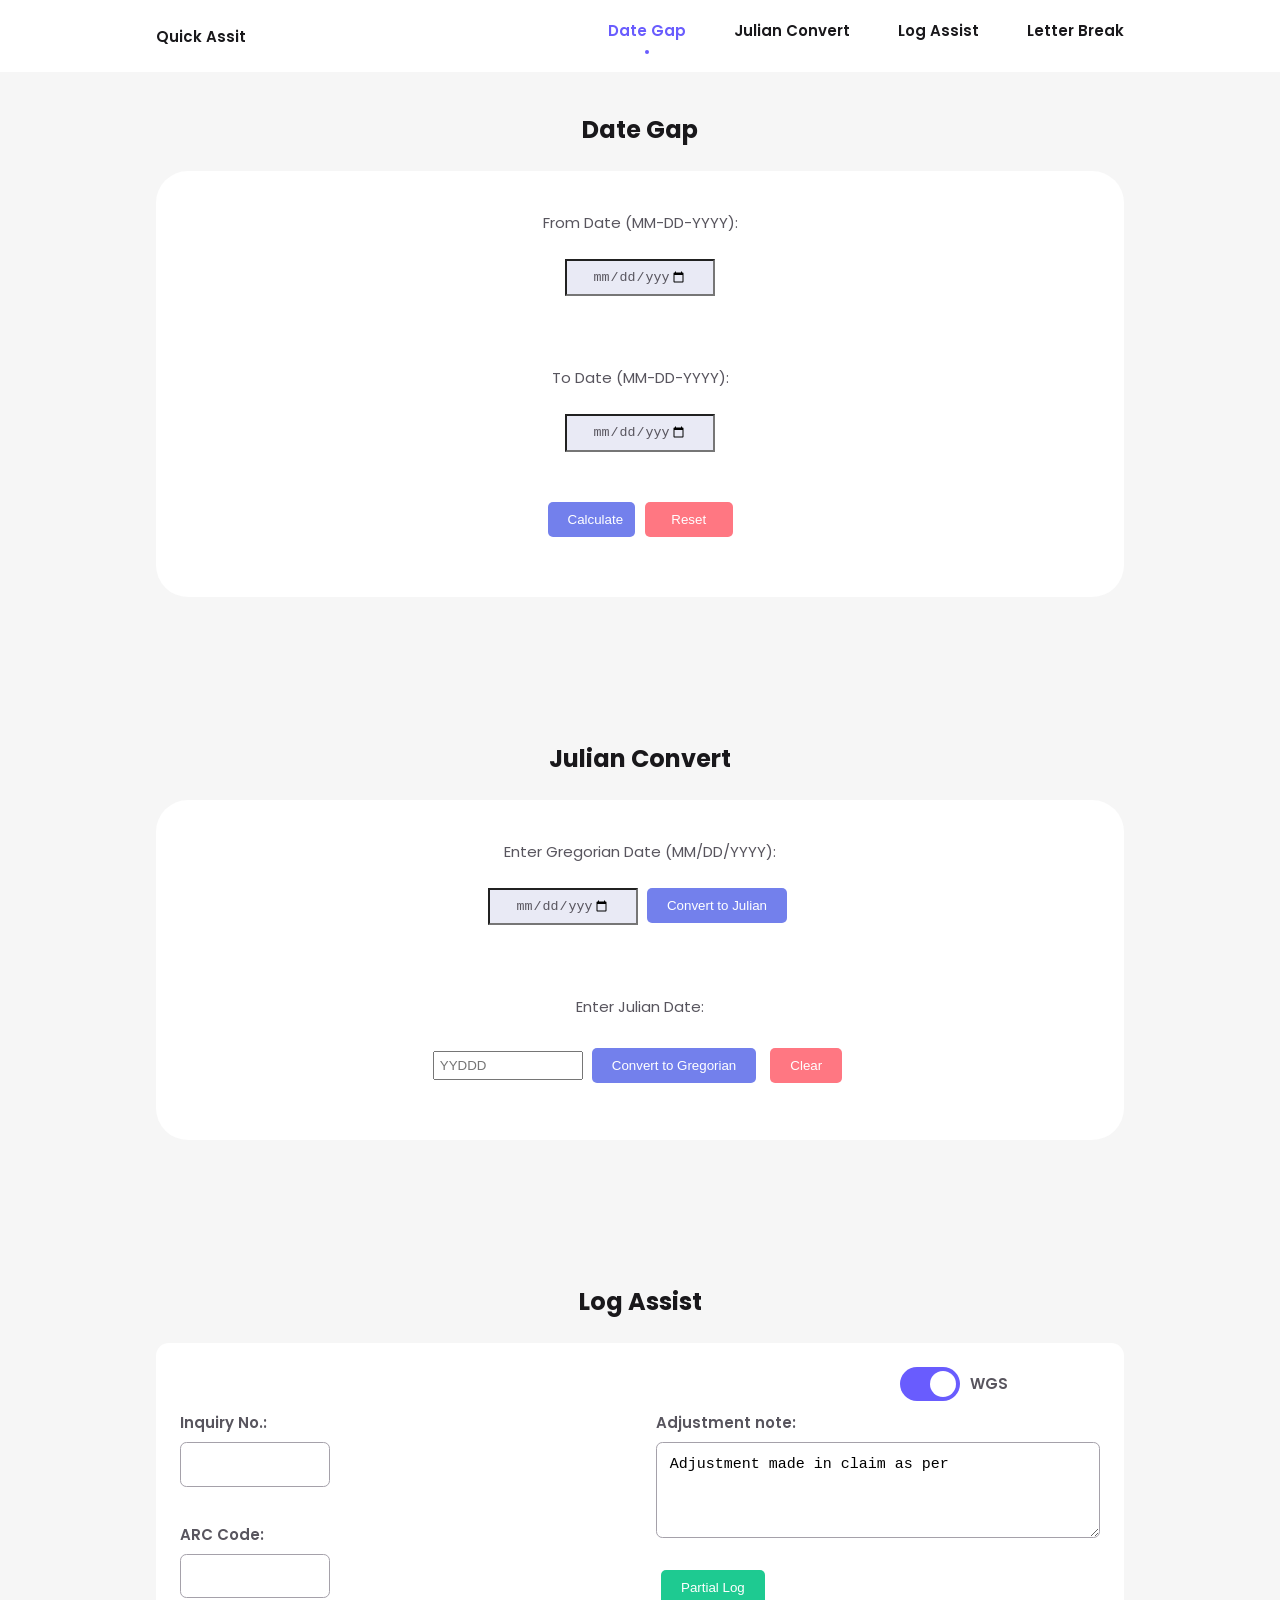
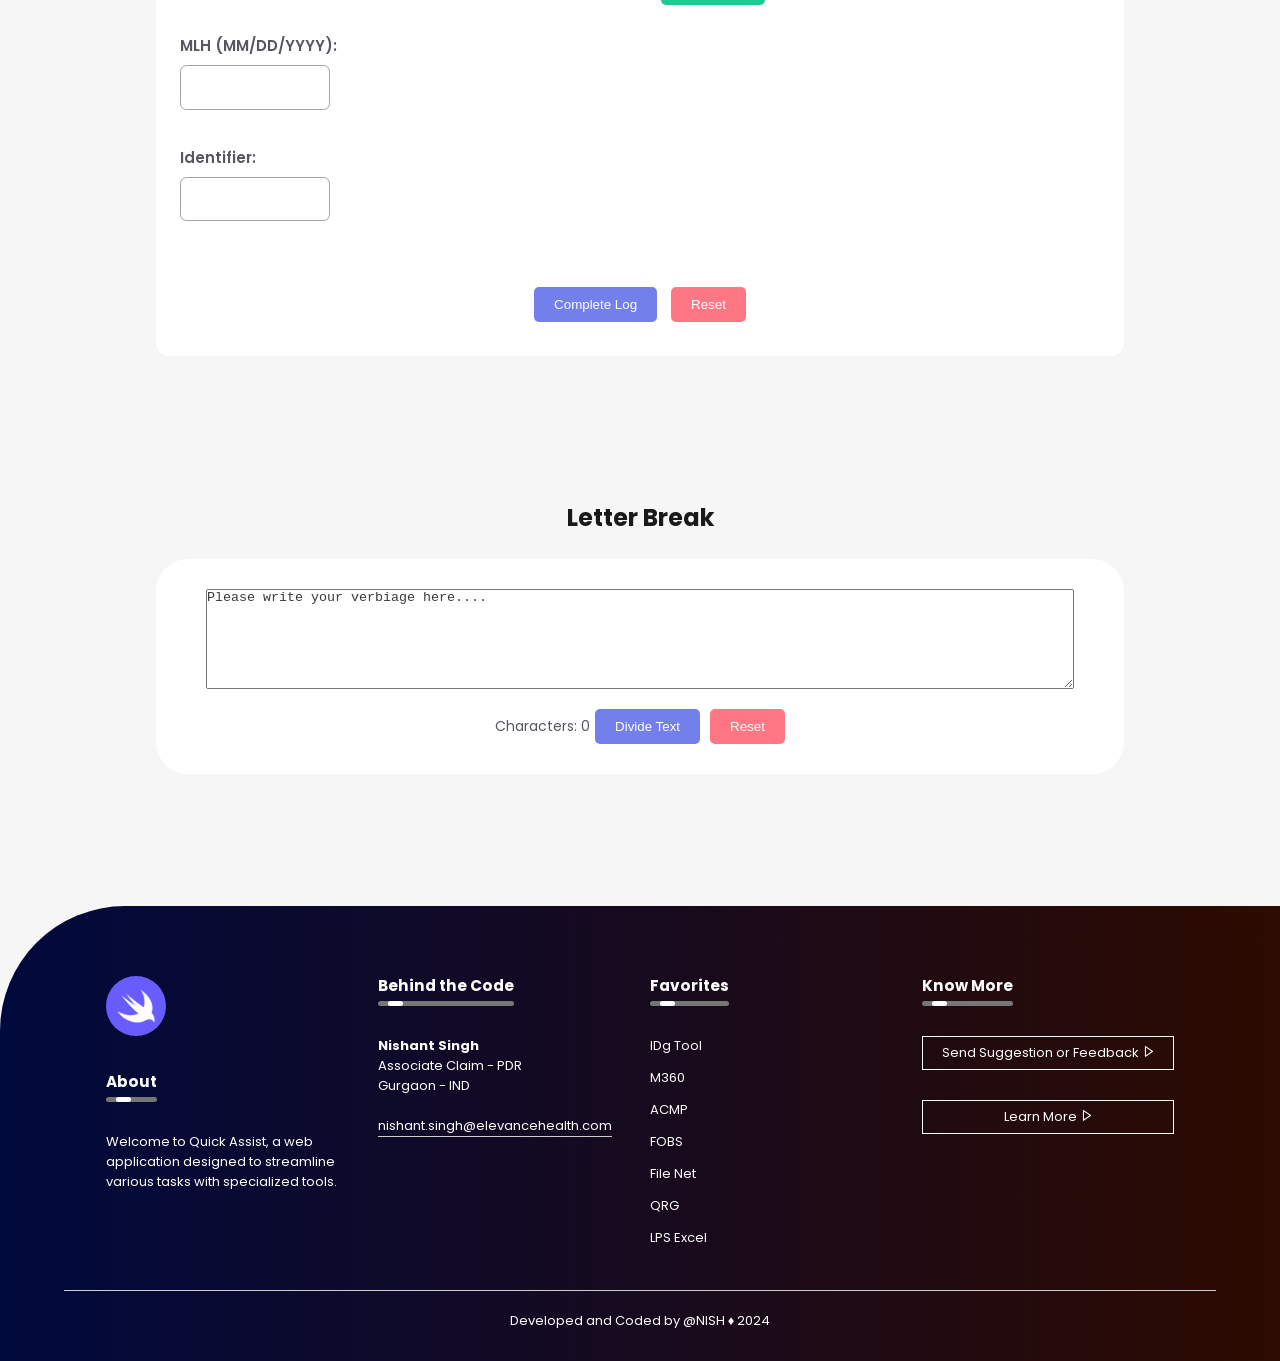
==== index.html @ 1eb0776f "Title Update" ====
<!DOCTYPE html>
<html lang="en">
  <head>
    <meta charset="UTF-8" />
    <meta name="viewport" content="width=device-width, initial-scale=1.0" />

    <!-- =============== FAVICON =============== -->
    <link
      rel="shortcut icon"
      href="./assets/img/favicon.svg"
      type="image/x-icon"/>

    <!--=============== BOXICONS ===============-->
    <link
      rel="stylesheet"
      href="https://cdn.jsdelivr.net/npm/boxicons@latest/css/boxicons.min.css"/>
      

    <!--=============== CSS ===============-->
    <link rel="stylesheet" href="./assets/css/styles.css" />

    <title>Quick Assist</title>
  </head>
  <body>
    <!--=============== HEADER ===============-->
    <header class="header" id="header">
      <nav class="nav container">
        <a href="#" class="nav__logo">Quick Assit</a>

        <div class="nav__menu" id="nav-menu">
          <ul class="nav__list">
            <li class="nav__item">
              <a href="#Date-Gap" class="nav__link active-link">
                <i class="bx bx-calculator nav__icon"></i>
                <span class="nav__name">Date Gap</span>
              </a>
            </li>

            <li class="nav__item">
              <a href="#Julian-Convert" class="nav__link">
                <i class="bx bxs-calendar nav__icon"></i>
                <span class="nav__name">Julian Convert</span>
              </a>
            </li>

            <li class="nav__item">
              <a href="#Log-Assist" class="nav__link">
                <i class="bx bx-text nav__icon"></i>
                <span class="nav__name">Log Assist</span>
              </a>
            </li>

            <li class="nav__item">
              <a href="#Letter-Break" class="nav__link">
                <i class="bx bx-edit nav__icon"></i>
                <span class="nav__name">Letter Break</span>
              </a>
            </li>

            <!-- <li class="nav__item">
              <a href="#Smart-Log" class="nav__link">
                <i class="bx bx-message-square-detail nav__icon"></i>
                <span class="nav__name">Smart Log</span>
              </a>
            </li> -->

            <!-- <li class="nav__item">
                <span class="nav__link theme-toggle">
                    <i class='bx bx-sun'></i>
                    <i class='bx bx-moon' ></i>
                </span>
            </li> -->

          </ul>
        </div>

        <img src="./assets/img/logo.png" alt="" class="nav__img" />
      </nav>
    </header>

    <main>
      <!--=============== Date Gap ===============-->
      <section class="container section section__height" id="Date-Gap">
        <h2 class="section__title">Date Gap</h2>

        <div class="container-dategap">
          <div class="form-label boxdate">
            <form action="javascript:void(0)">
              <label for="from" >From Date (MM-DD-YYYY):</label>
              <input type="date" id="from" required />
              <label for="to">To Date (MM-DD-YYYY):</label>
              <input type="date" id="to" required />
              <br />
              <div class="btn-container">
                <button type="button" onclick="calculate()" class="btn-primary">Calculate</button>
                <button type="button" onclick="resetForm()" class="btn-secondary">Reset</button>
              </div>
            </form>
            <p id="result"></p>
          </div>
        </div>
      </section>

      <!--=============== Julian Convert ===============-->
      <section class="container section section__height" id="Julian-Convert">
        <h2 class="section__title">Julian Convert</h2>

        <div class="container-julianConvert">
            <div class="form-label box">
                <label for="gregorianDate">Enter Gregorian Date (MM/DD/YYYY):<label>

            
                    <input type="date" id="gregorianDate">
                    
                    <button onclick="convertToJulian()" class="btn-primary">Convert to Julian</button>
                    
                    <label for="julianDate" class="julian-devision">Enter Julian Date:</label>
                    
                    
                    <input type="number" id="julianDate" placeholder="YYDDD">
                    <button onclick="convertToGregorian()" class="btn-primary">Convert to Gregorian</button>
                    
                    <button onclick="clearFields()" class="btn-secondary">Clear</button>
                    
                    <div id="result-julian"></div>
            </div>
        </div>
      </section>

      <!--=============== Log Assist ===============-->
      <section class="container section section__height" id="Log-Assist">
        <h2 class="section__title">Log Assist</h2>

        <div class="container-logassist">

            <div class="log-label">

            <div class="toggle-container">
                <label class="switch">
                    <input type="checkbox" id="modeToggle" checked>
                    <span class="slider round"></span>
                </label>
                <span id="modeLabel">WGS</span>
            </div>
    
            <!-- main container box-->
            <div class="log-container">
                <!-- left section -->
                <div class="left-section">
                    <div class="form-group">
                        <label for="req_id">Inquiry No.:</label>
                        <input type="text" id="req_id" name="req_id">
                    </div>
                    <div class="form-group">
                        <label for="arc">ARC Code:</label>
                        <input type="text" id="arc" name="arc">
                    </div>
                    <div class="form-group">
                        <label for="mlh">MLH (MM/DD/YYYY):</label>
                        <input type="text" id="mlh" name="mlh">
                    </div>
                    <div class="form-group">
                        <label for="identifier">Identifier:</label>
                        <input type="text" id="identifier" name="identifier">
                    </div>
                </div>
    
                <!-- Right section -->
                <div class="right-section">
                    <div class="form-group adjustment-note">
                        <label for="reason">Adjustment note:</label>
                        <textarea id="reason" name="reason" rows="4">Adjustment made in claim as per </textarea> 
                    </div>
                    <div class="form-group partial-log-button">
                        <!-- Partial Log button -->
                        <button class="btn-tertiary" id="partialLogButton">Partial Log</button>
                    </div>
                </div>
            </div>
    
            <!-- Output container -->
            <div class="output-container">
                <button class="copy-button" onclick="copyToClipboard()">Copy</button>
                <pre id="output"></pre>
            </div>

            <!-- Complete Log button -->
            <div class="button-container">
                <button id="completeLogButton" class="btn-primary">Complete Log</button>
                <button id="resetButton" class="btn-secondary">Reset</button>
            </div>
            

        </div>
        </div>
      </section>

      <!--=============== Letter Break ===============-->
      <section class="container section section__height" id="Letter-Break">
        <h2 class="section__title">Letter Break</h2>
        <div id="inputContainer">
            <div class="incontainer">
                <textarea id="inputText" placeholder="Please write your verbiage here...."></textarea>
                <div class="btncounter">
                    <span class="textCounter" id="charCount">Characters: 0</span> <!-- Added label "Characters: " -->
                    <button id="divideButton" class="btn-primary">Divide Text</button>
                    <button id="resetButton" class="btn-secondary">Reset</button>
                </div>
            </div>
        </div>
        
        <div id="outputBoxes" class="textBoxContainer"></div>
      </section>

      <!--=============== Smart Log ===============-->
      <!-- <section class="container section section__height" id="Smart-Log">
        <h2 class="section__title">Smart Log</h2>
      </section> -->
    </main>

    <!-- =============== Footer =============== -->

    <footer class="footer">
        <div class="row">
            <div class="col">
                <img src="./assets/img/logo.png" alt="logo" class="logo" />
                <h3>
                    About
                    <div class="underline"><span></span></div>
                </h3>
                <p>
                    Welcome to Quick Assist, a web application designed to streamline various tasks with specialized tools.
                </p>
            </div>
    
            <div class="col">
                <h3>
                    Behind the Code
                    <div class="underline"><span></span></div>
                </h3>
                <h4>Nishant Singh</h4>
                <p>Associate Claim - PDR</p>
                <p>Gurgaon - IND</p>
                <p class="email-id">nishant.singh@elevancehealth.com</p>
            </div>
    
            <div class="col">
                <h3>
                    Favorites
                    <div class="underline"><span></span></div>
                </h3>
                <ul>
                    <li>
                        <a href="https://eshare.elevancehealth.com/home/sites/operations/getobject.cfm?objectID=37201821-1221-4245-8242-abc9aeb3e722" target="_blank">IDg Tool
                        </a>
                    </li>
                
                    <li>
                        <a href="https://member360.corp.agp.ads/P360Prod/identityserver/local/login?signInId=b808c3bfc57b9f3250c67a2453a1b6a6" >M360
                        </a>
                    </li>
                
                    <li>
                        <a href="https://acmp.internal.das/acmp/um/dashboardHome" target="_blank">ACMP
                        </a>
                    </li>
                
                    <li>
                        <a href="https://ms.tenxeng.10x.awsdns.internal.das/pdt/fobcsadmin/1.0/guest/plan" target="_blank">FOBS
                        </a>
                    </li>
                
                    <li>
                        <a href="https://fnetp8aeprod.elevancehealth.com/CONTENTONLY/contentHome.jsp" target="_blank">File Net
                        </a>
                    </li>
                
                    <li>
                        <a href="https://eshare.elevancehealth.com/home/" target="_blank">QRG
                        </a>
                    </li>
                
                    <li>
                        <a href="https://collaborate.wellpoint.com/:x:/r/sites/PSTrainingComms/_layouts/15/Doc.aspx?sourcedoc=%7BE476BA4C-5617-43E7-AFDC-C91FE5F7490E%7D&file=20240514_Provider%20Penalty%20Exclusion%20List%20-%20LOCKED.xlsx&action=default&mobileredirect=true" target="_blank" >LPS Excel
                        </a>
                    </li>
                
                </ul>
            </div>
            
            <div class="col know-more">
                <h3>
                    Know More
                    <div class="underline"><span></span></div>
                </h3>
                <div class="suggestion">
                    <a
                        href="mailto:nishant.singh@elevancehealth.com?subject=Suggestion/Modification%20-%20Quick%20Assist&body=Purpose:%20Suggestion/Modification%0D%0A%0D%0AExplain:%0D%0A%0D%0A%0D%0A"
                        class="contact-button"
                    >Send Suggestion or Feedback <i class="bx bx-right-arrow"></i></a>
                </div>
                <a href="./pages/knowmore.html" class="learn-more">Learn More <i class="bx bx-right-arrow"></i></a>
            </div>
        </div>
        <hr />
        <p class="copyright">Developed and Coded by @NISH &#9830; 2024</p>
    </footer>
    

    <!--=============== MAIN JS ===============-->
    <script src="./assets/js/main.js"></script>

    <!-- =============== Sub JS =============== -->
    <script src="./assets/js/components/dategap.js"></script>
    <script src="./assets/js/components/julianconvert.js"></script>
    <script src="./assets/js/components/letterbreak.js"></script>
    <script src="./assets/js/components/logassist.js"></script>

  </body>
</html>
---- assets/css/styles.css ----
@import url(./utility.css);
/*=============== BASE ===============*/


body {
  margin: var(--header-height) 0 0 0;
  font-family: var(--body-font);
  font-size: var(--normal-font-size);
  background-color: var(--body-color);
  color: var(--text-color);
}

ul {
  list-style: none;
}

a {
  text-decoration: none;
}

img {
  max-width: 100%;
  height: auto;
}

/*=============== REUSABLE CSS CLASSES ===============*/
.section {
  padding: 4.5rem 0 2rem;
}

.section__title {
  font-size: var(--h1-font-size);
  color: var(--title-color);
  text-align: center;
  margin-bottom: 1.5rem;
}

/*=============== LAYOUT ===============*/
.container {
  max-width: 968px;
  margin-left: 1rem;
  margin-right: 1rem;
}

/*=============== HEADER ===============*/
.header {
  position: fixed;
  top: 0;
  left: 0;
  width: 100%;
  background-color: var(--container-color);
  z-index: var(--z-fixed);
  transition: .4s;
}

/*=============== NAV ===============*/
.nav {
  height: var(--header-height);
  display: flex;
  justify-content: space-between;
  align-items: center;
}

.nav__img {
  width: 32px;
  border-radius: 50%;
}

.nav__logo {
  color: var(--title-color);
  font-weight: 600;
}

@media screen and (max-width: 767px) {
  .nav__menu {
    position: fixed;
    bottom: 0;
    left: 0;
    background-color: var(--container-color);
    box-shadow: 0 -1px 12px hsla(var(--hue), var(--sat), 15%, 0.15);
    width: 100%;
    height: 4rem;
    padding: 0 1rem;
    display: grid;
    align-content: center;
    border-radius: 1.25rem 1.25rem 0 0;
    transition: .4s;
  }
}

.nav__list, 
.nav__link {
  display: flex;
}

.nav__link {
  flex-direction: column;
  align-items: center;
  row-gap: 4px;
  color: var(--title-color);
  font-weight: 600;
}

.nav__list {
  justify-content: space-around;
}

.nav__name {
  font-size: var(--tiny-font-size);
  /* display: none;*/ /* Minimalist design, hidden labels */
}

.nav__icon {
  font-size: 1.5rem;
}

/*Active link*/
.active-link {
  position: relative;
  color: var(--first-color);
  transition: .3s;
}

/* Minimalist design, active link */
 .active-link::before{
  content: '';
  position: absolute;
  bottom: -.5rem;
  width: 4px;
  height: 4px;
  background-color: var(--first-color);
  border-radius: 50%;
} 

/* Change background header */
.scroll-header {
  box-shadow: 0 1px 12px hsla(var(--hue), var(--sat), 15%, 0.15);
}

/*=============== MEDIA QUERIES ===============*/
/* For small devices */
/* Remove if you choose, the minimalist design */
@media screen and (max-width: 320px) {
  .nav__name {
    display: none;
  }
}

/* For medium devices */
@media screen and (min-width: 576px) {
  .nav__list {
    justify-content: center;
    column-gap: 3rem;
  }
}

@media screen and (min-width: 767px) {
  body {
    margin: 0;
  }
  .section {
    padding: 7rem 0 2rem;
  }
  .nav {
    height: calc(var(--header-height) + 1.5rem); /* 4.5rem */
  }
  .nav__img {
    display: none;
  }
  .nav__icon {
    display: none;
  }
  .nav__name {
    font-size: var(--normal-font-size);
    /* display: block; */ /* Minimalist design, visible labels */
  }
  .nav__link:hover {
    color: var(--first-color);
  }

  /* First design, remove if you choose the minimalist design */
  .active-link::before {
    content: '';
    position: absolute;
    bottom: -.75rem;
    width: 4px;
    height: 4px;
    background-color: var(--first-color);
    border-radius: 50%;
  }

  /* Minimalist design */
  .active-link::before{
      bottom: -.75rem;
  } 
}

/* For large devices */
@media screen and (min-width: 1024px) {
  .container {
    margin-left: auto;
    margin-right: auto;
  }
}
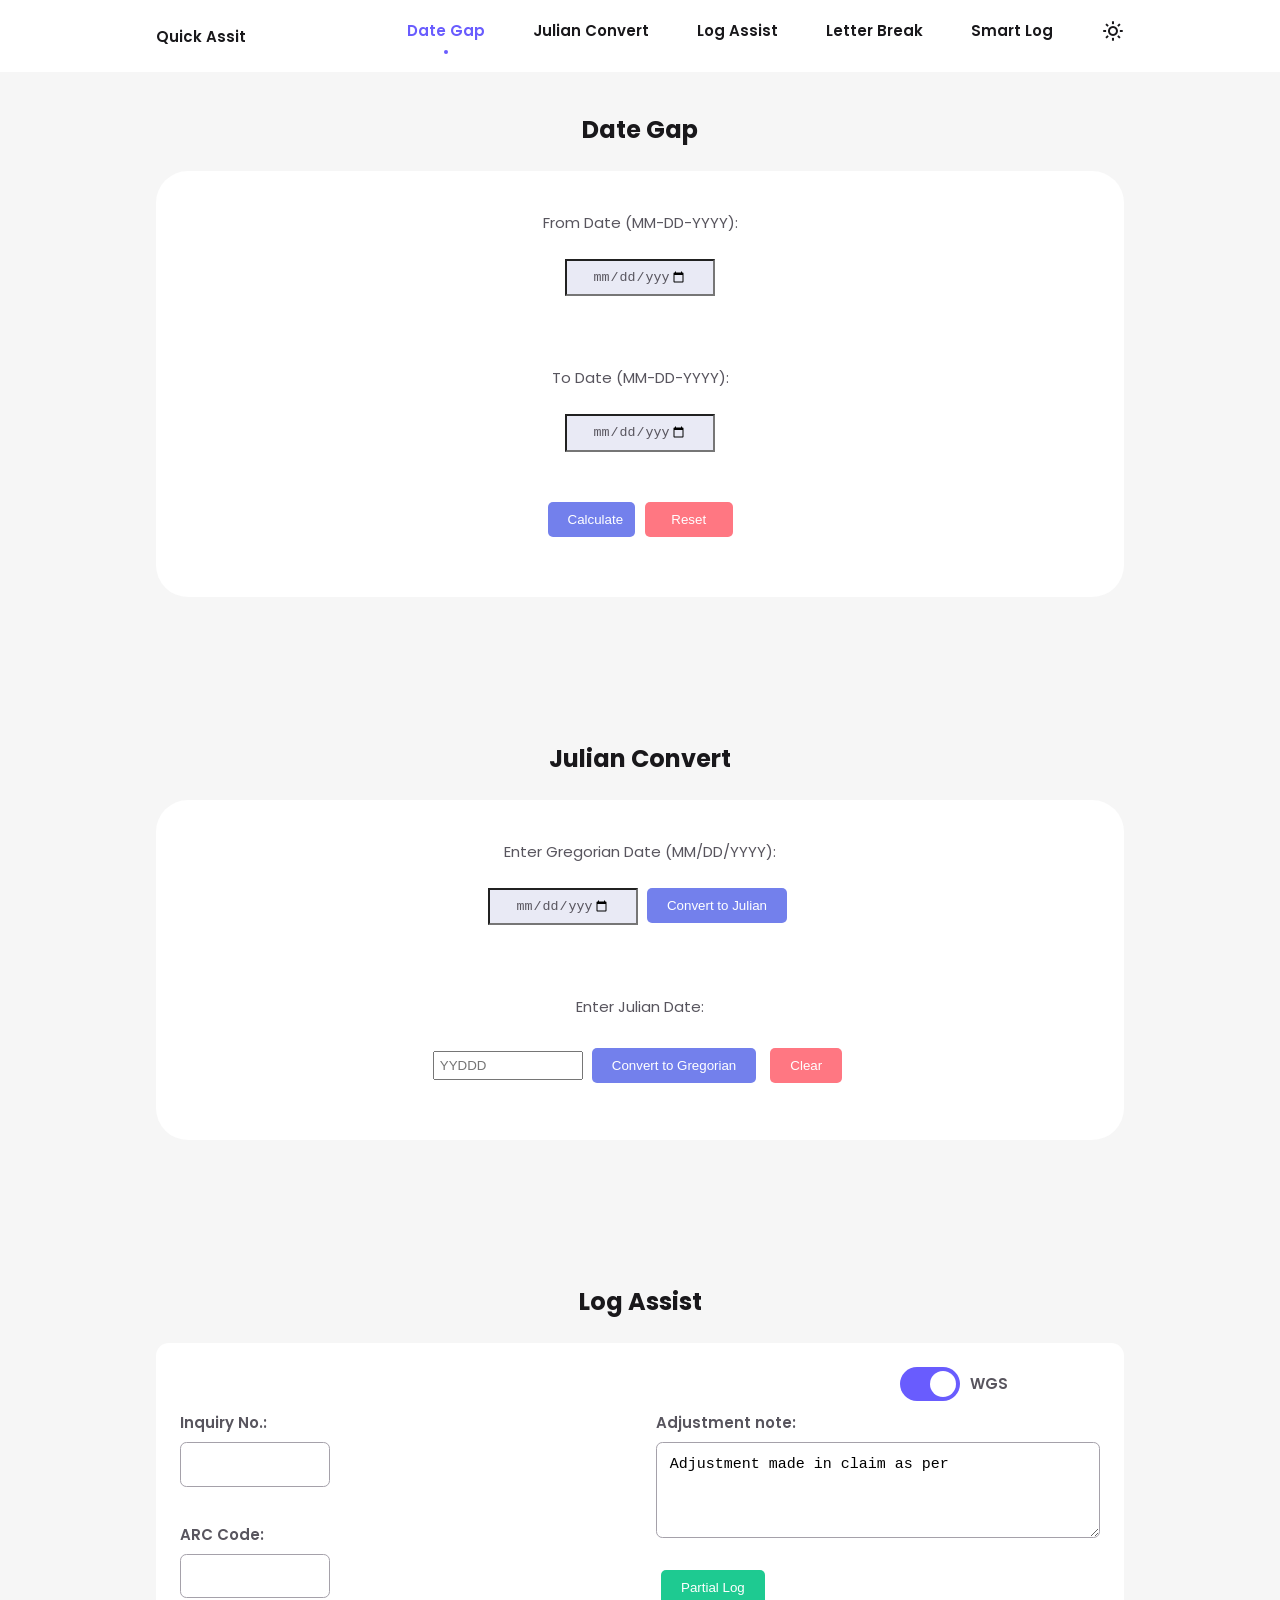
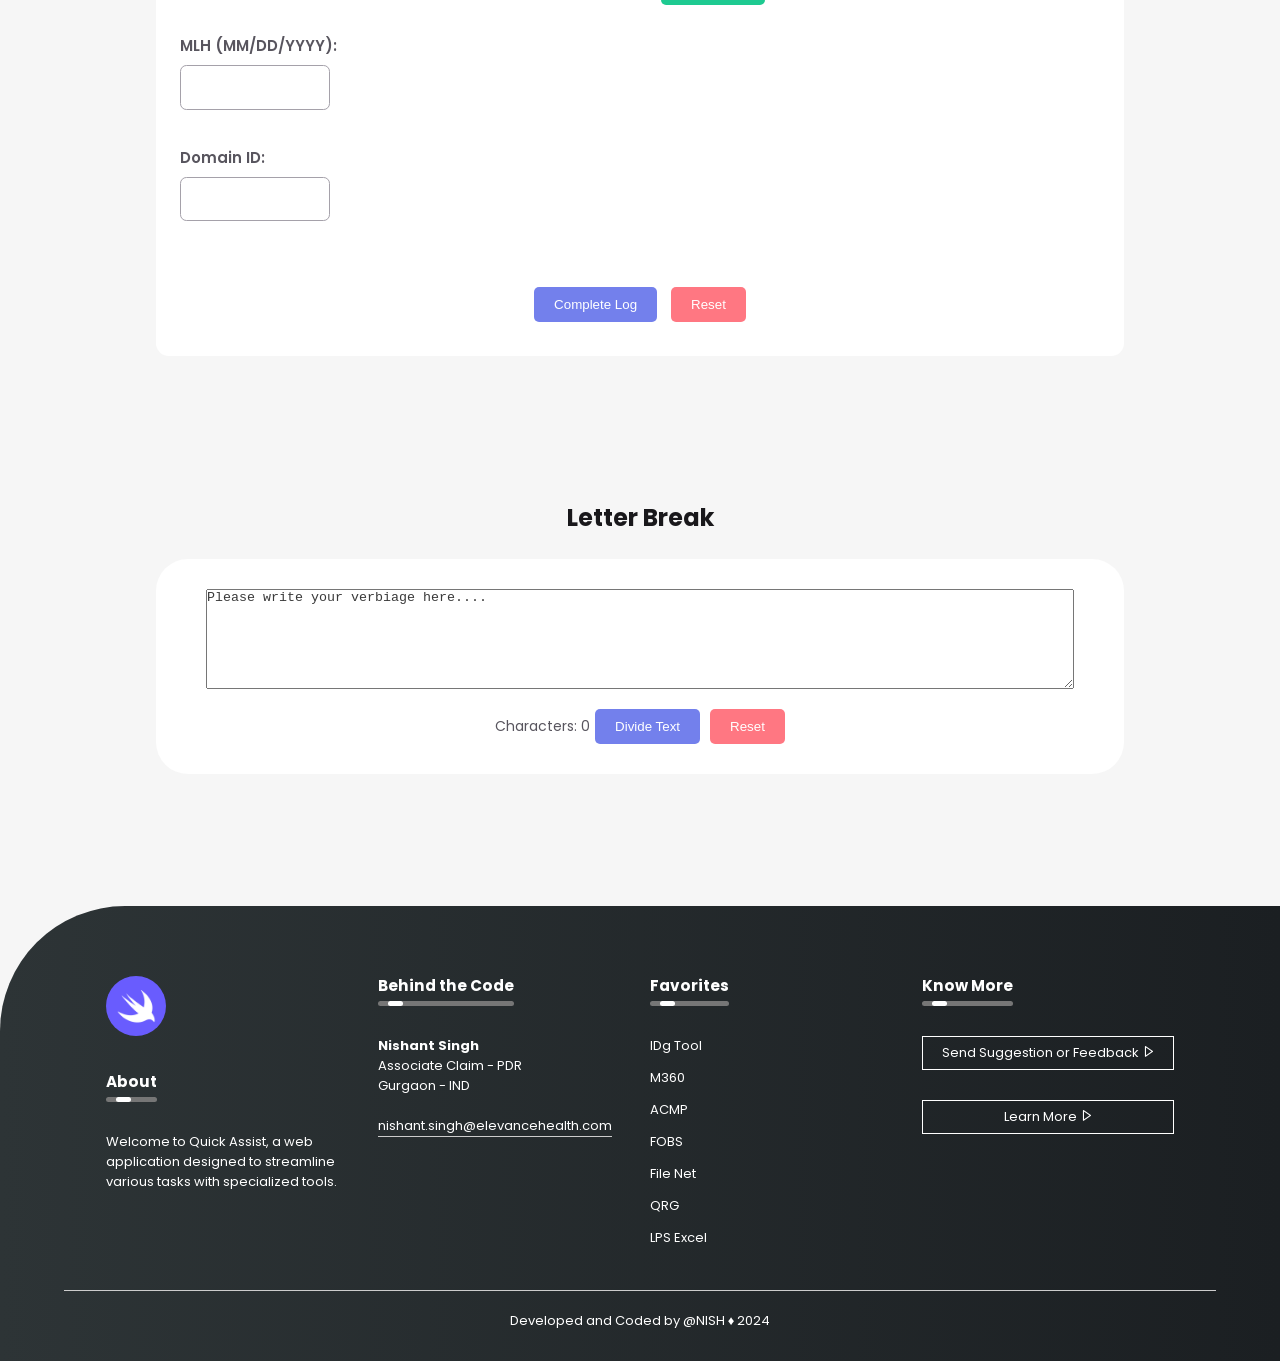
==== commit 6675ce5d: "Dark Theme switch implemented, and few minor twicks performed." ====
--- a/index.html
+++ b/index.html
@@ -57,19 +57,19 @@
               </a>
             </li>
 
-            <!-- <li class="nav__item">
+            <li class="nav__item">
               <a href="#Smart-Log" class="nav__link">
                 <i class="bx bx-message-square-detail nav__icon"></i>
                 <span class="nav__name">Smart Log</span>
               </a>
-            </li> -->
-
-            <!-- <li class="nav__item">
+            </li>
+
+            <li class="nav__item">
                 <span class="nav__link theme-toggle">
                     <i class='bx bx-sun'></i>
                     <i class='bx bx-moon' ></i>
                 </span>
-            </li> -->
+            </li>
 
           </ul>
         </div>
@@ -82,24 +82,25 @@
       <!--=============== Date Gap ===============-->
       <section class="container section section__height" id="Date-Gap">
         <h2 class="section__title">Date Gap</h2>
-
+      
         <div class="container-dategap">
           <div class="form-label boxdate">
             <form action="javascript:void(0)">
-              <label for="from" >From Date (MM-DD-YYYY):</label>
+              <label for="from">From Date (MM-DD-YYYY):</label>
               <input type="date" id="from" required />
               <label for="to">To Date (MM-DD-YYYY):</label>
               <input type="date" id="to" required />
               <br />
               <div class="btn-container">
                 <button type="button" onclick="calculate()" class="btn-primary">Calculate</button>
-                <button type="button" onclick="resetForm()" class="btn-secondary">Reset</button>
+                <button type="button" onclick="resetCalc()" class="btn-secondary">Reset</button>
               </div>
             </form>
             <p id="result"></p>
           </div>
         </div>
       </section>
+      
 
       <!--=============== Julian Convert ===============-->
       <section class="container section section__height" id="Julian-Convert">
@@ -160,7 +161,7 @@
                         <input type="text" id="mlh" name="mlh">
                     </div>
                     <div class="form-group">
-                        <label for="identifier">Identifier:</label>
+                        <label for="identifier">Domain ID:</label>
                         <input type="text" id="identifier" name="identifier">
                     </div>
                 </div>
@@ -204,7 +205,7 @@
                 <div class="btncounter">
                     <span class="textCounter" id="charCount">Characters: 0</span> <!-- Added label "Characters: " -->
                     <button id="divideButton" class="btn-primary">Divide Text</button>
-                    <button id="resetButton" class="btn-secondary">Reset</button>
+                    <button id="resetBtn" class="btn-secondary">Reset</button>
                 </div>
             </div>
         </div>
--- a/assets/css/styles.css
+++ b/assets/css/styles.css
@@ -69,6 +69,11 @@
 .nav__logo {
   color: var(--title-color);
   font-weight: 600;
+}
+
+.theme-toggle {
+  /* background-color: red; */
+  font-size: 23px;
 }
 
 @media screen and (max-width: 767px) {
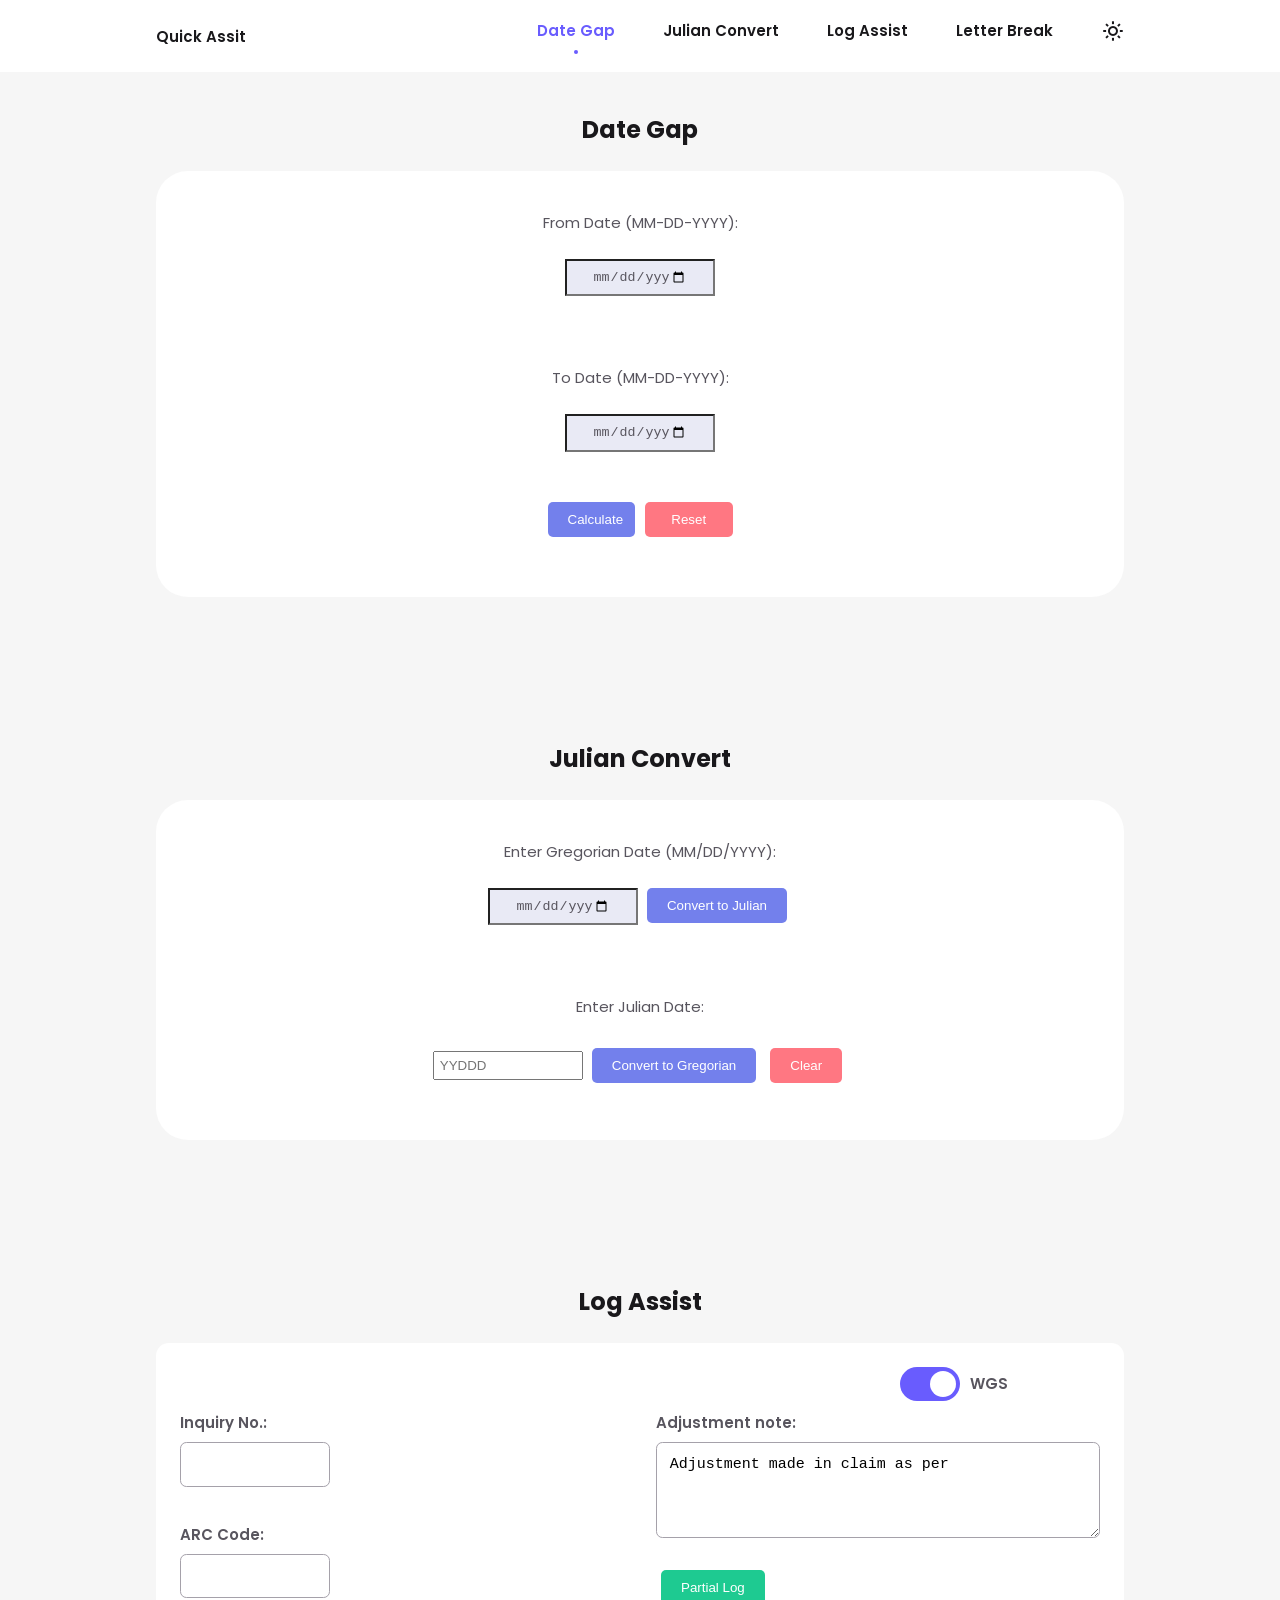
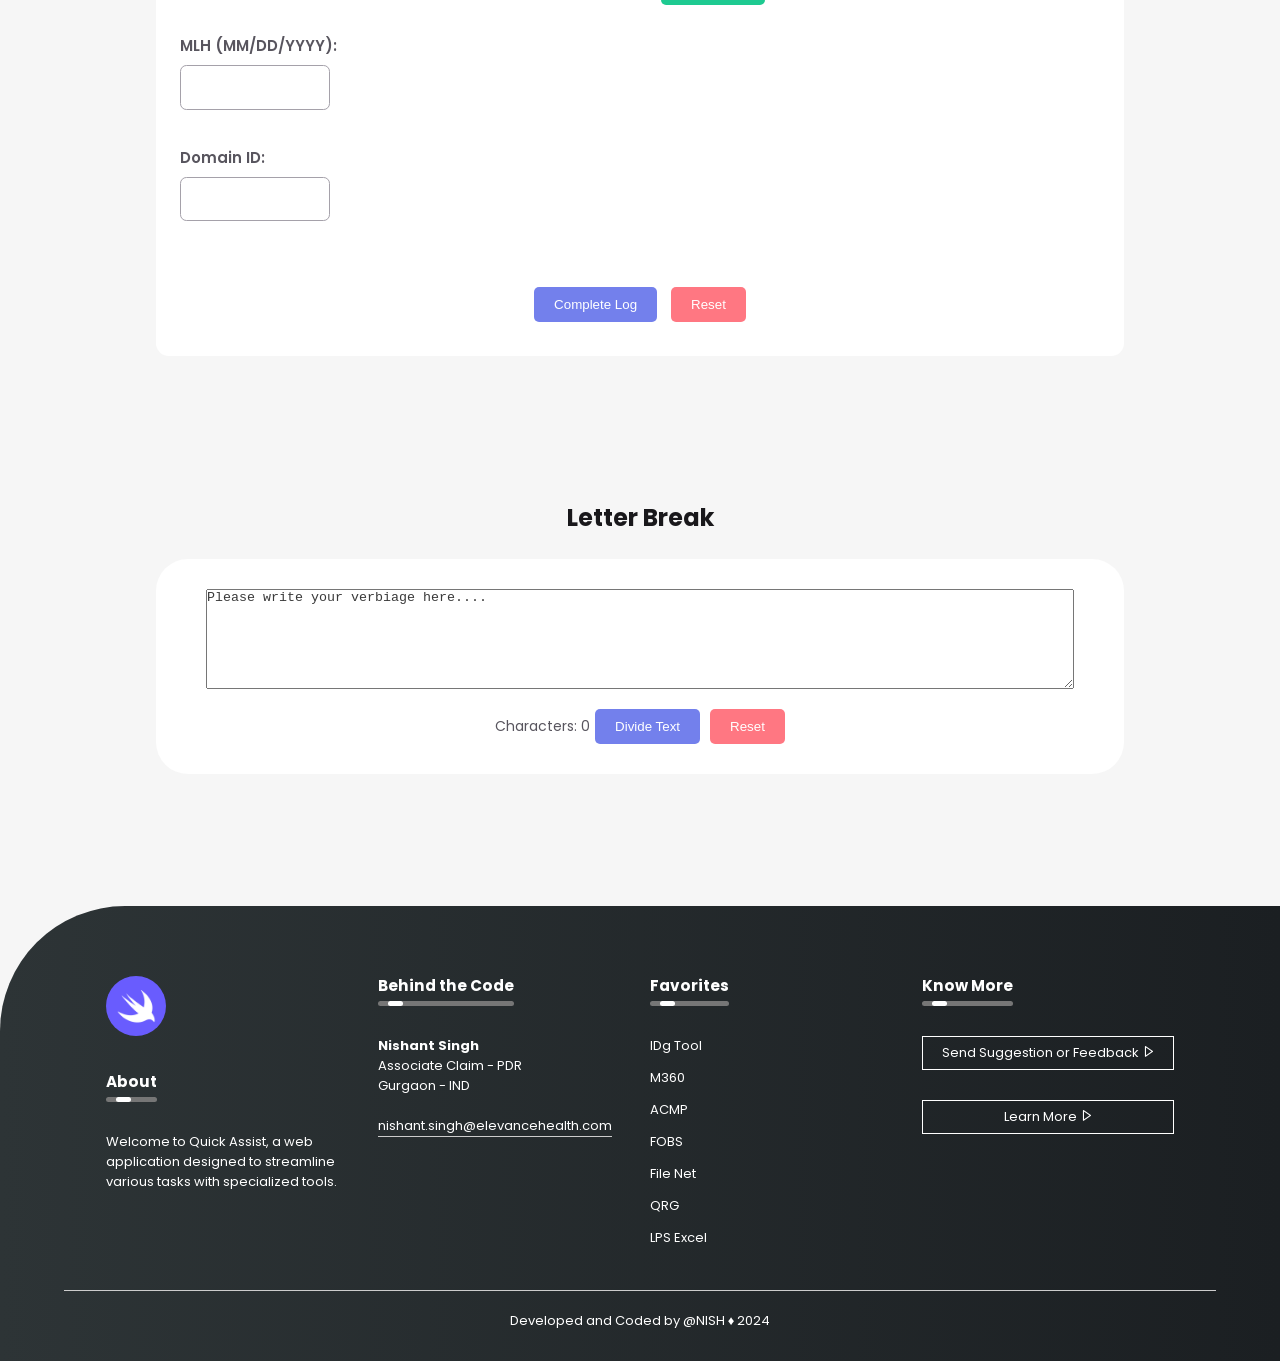
==== commit 60172ab4: "Update index.html Smart Log Menu Disable" ====
--- a/index.html
+++ b/index.html
@@ -57,13 +57,14 @@
               </a>
             </li>
 
+            <!-- 
             <li class="nav__item">
               <a href="#Smart-Log" class="nav__link">
                 <i class="bx bx-message-square-detail nav__icon"></i>
                 <span class="nav__name">Smart Log</span>
               </a>
             </li>
-
+            -->
             <li class="nav__item">
                 <span class="nav__link theme-toggle">
                     <i class='bx bx-sun'></i>
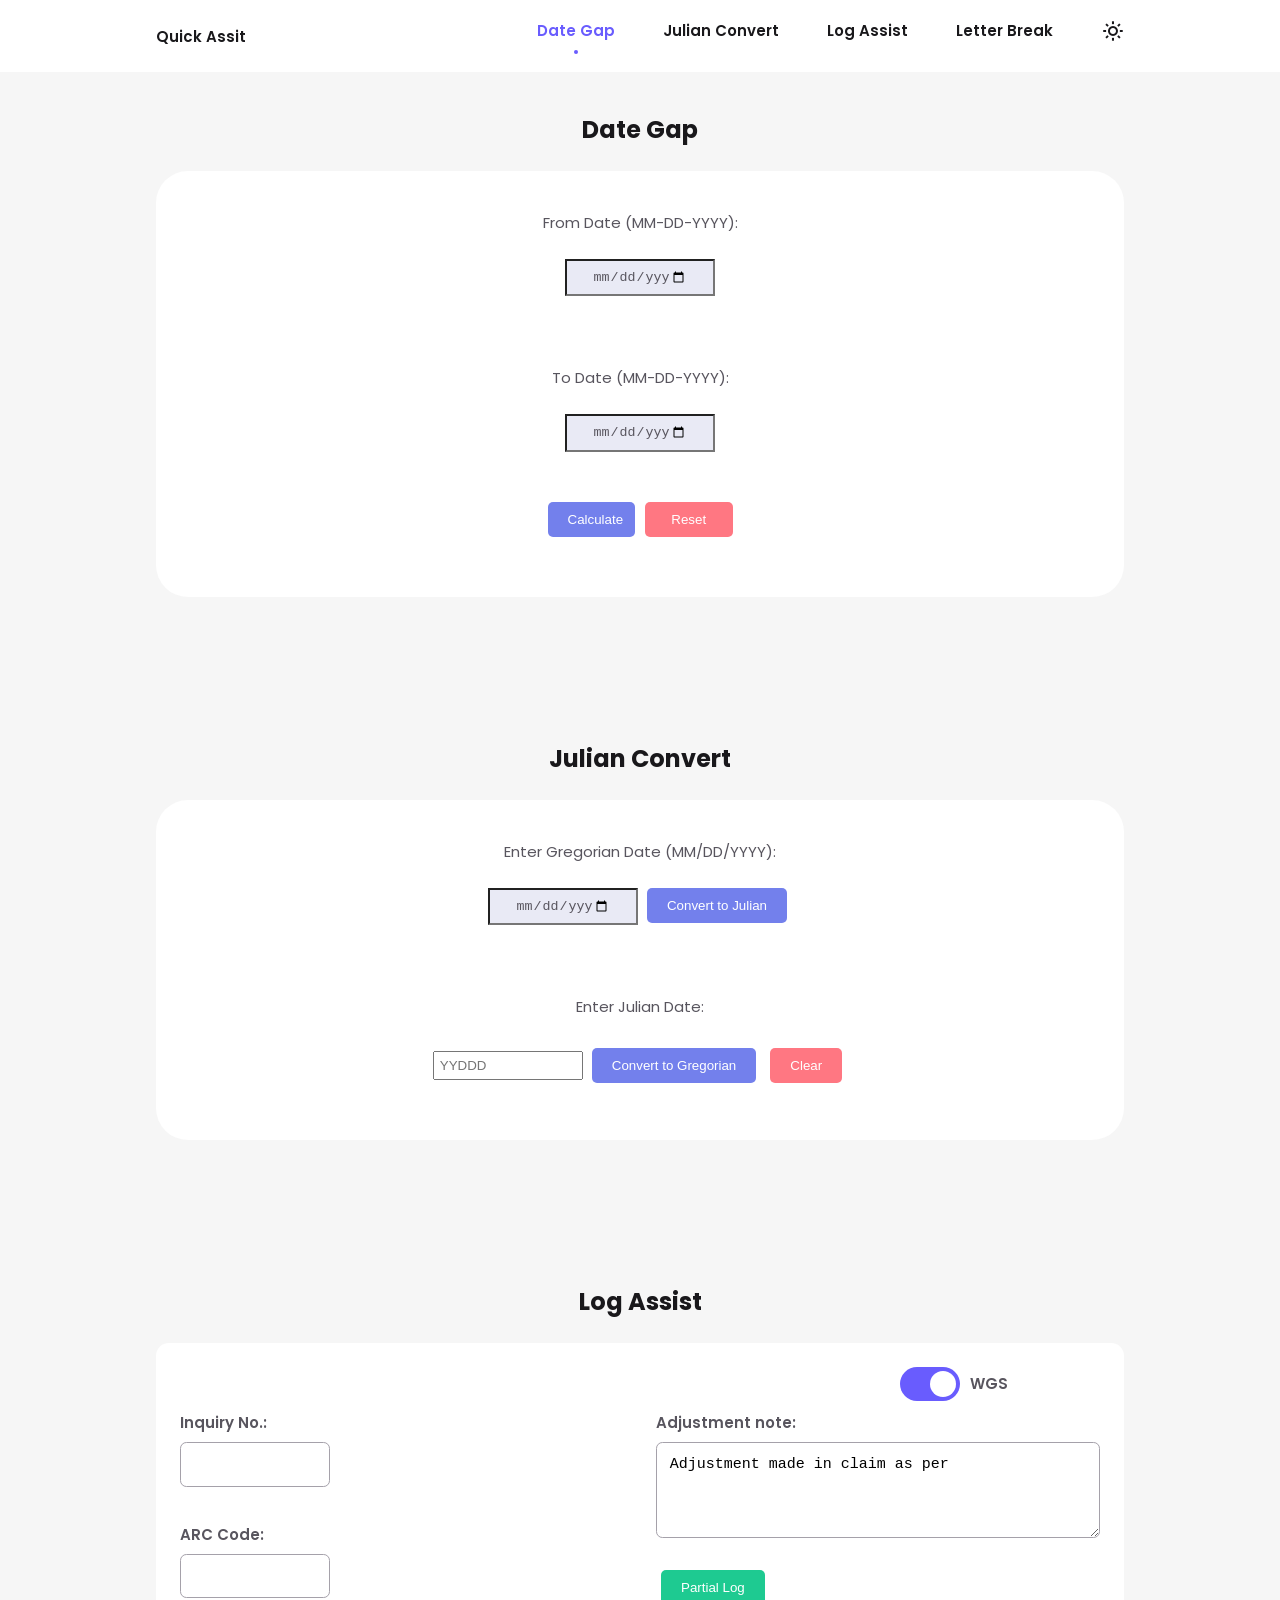
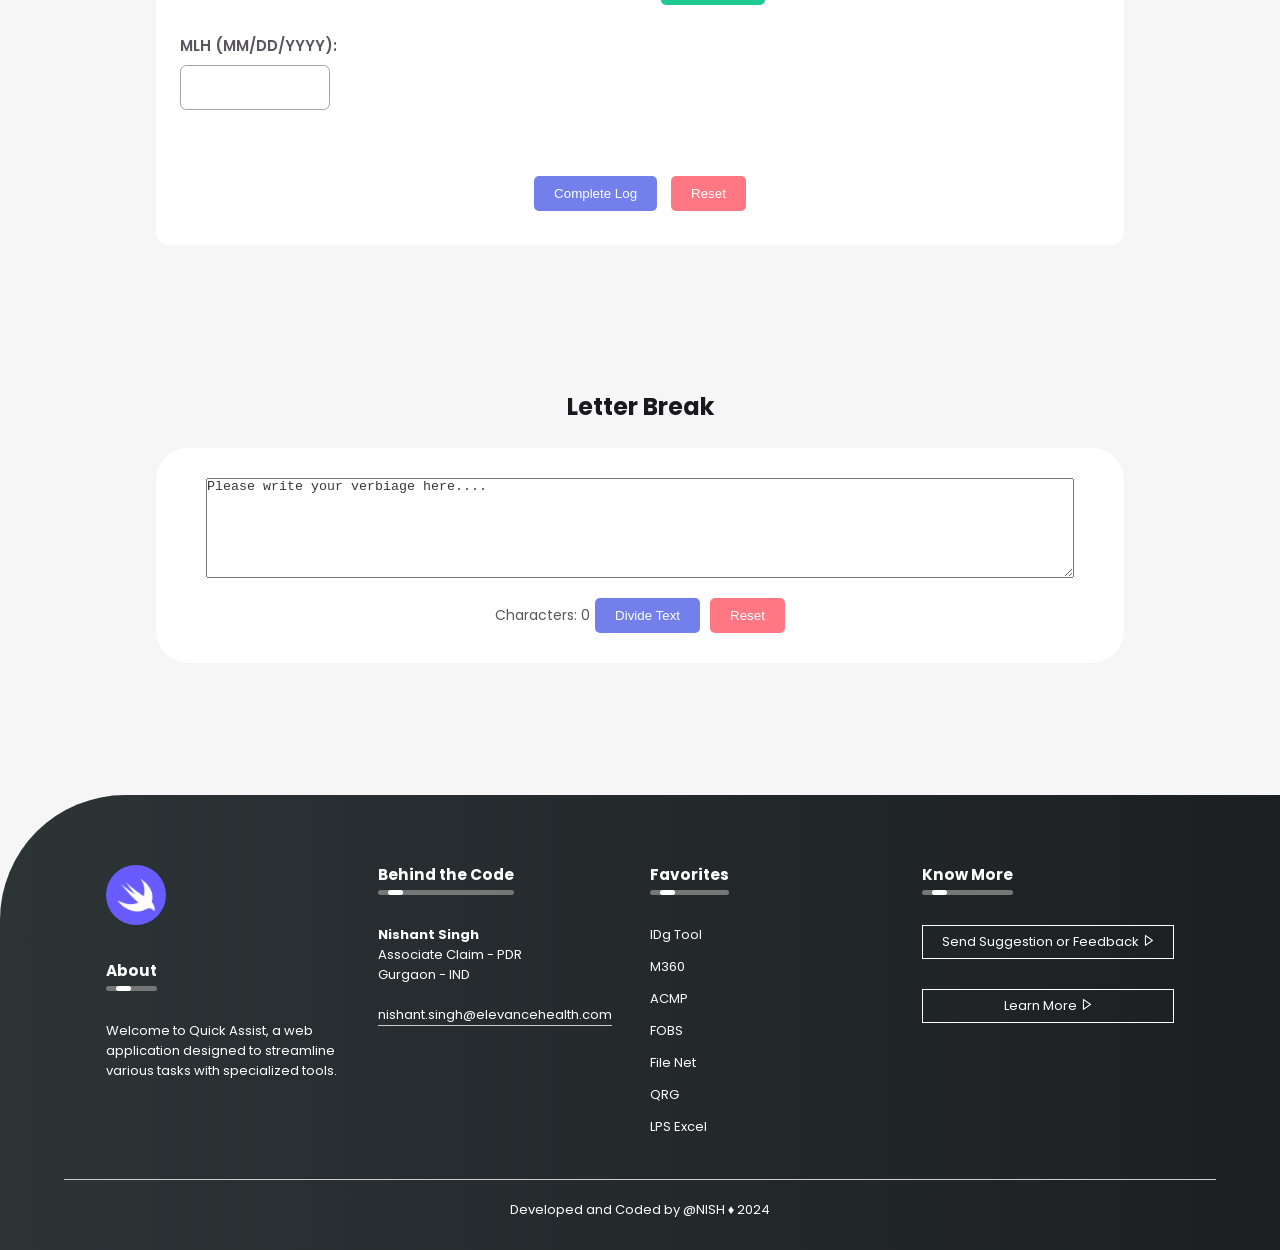
==== commit 56cb868a: "Update quickassist submodule" ====
--- a/index.html
+++ b/index.html
@@ -1,63 +1,60 @@
 <!DOCTYPE html>
 <html lang="en">
-  <head>
-    <meta charset="UTF-8" />
-    <meta name="viewport" content="width=device-width, initial-scale=1.0" />
-
-    <!-- =============== FAVICON =============== -->
-    <link
-      rel="shortcut icon"
-      href="./assets/img/favicon.svg"
-      type="image/x-icon"/>
-
-    <!--=============== BOXICONS ===============-->
-    <link
-      rel="stylesheet"
-      href="https://cdn.jsdelivr.net/npm/boxicons@latest/css/boxicons.min.css"/>
-      
-
-    <!--=============== CSS ===============-->
-    <link rel="stylesheet" href="./assets/css/styles.css" />
-
-    <title>Quick Assist</title>
-  </head>
-  <body>
-    <!--=============== HEADER ===============-->
-    <header class="header" id="header">
-      <nav class="nav container">
-        <a href="#" class="nav__logo">Quick Assit</a>
-
-        <div class="nav__menu" id="nav-menu">
-          <ul class="nav__list">
-            <li class="nav__item">
-              <a href="#Date-Gap" class="nav__link active-link">
-                <i class="bx bx-calculator nav__icon"></i>
-                <span class="nav__name">Date Gap</span>
-              </a>
-            </li>
-
-            <li class="nav__item">
-              <a href="#Julian-Convert" class="nav__link">
-                <i class="bx bxs-calendar nav__icon"></i>
-                <span class="nav__name">Julian Convert</span>
-              </a>
-            </li>
-
-            <li class="nav__item">
-              <a href="#Log-Assist" class="nav__link">
-                <i class="bx bx-text nav__icon"></i>
-                <span class="nav__name">Log Assist</span>
-              </a>
-            </li>
-
-            <li class="nav__item">
-              <a href="#Letter-Break" class="nav__link">
-                <i class="bx bx-edit nav__icon"></i>
-                <span class="nav__name">Letter Break</span>
-              </a>
-            </li>
-
-            <!-- 
+
+<head>
+  <meta charset="UTF-8" />
+  <meta name="viewport" content="width=device-width, initial-scale=1.0" />
+
+  <!-- =============== FAVICON =============== -->
+  <link rel="shortcut icon" href="./assets/img/favicon.svg" type="image/x-icon" />
+
+  <!--=============== BOXICONS ===============-->
+  <link rel="stylesheet" href="https://cdn.jsdelivr.net/npm/boxicons@latest/css/boxicons.min.css" />
+
+
+  <!--=============== CSS ===============-->
+  <link rel="stylesheet" href="./assets/css/styles.css" />
+
+  <title>Quick Assist</title>
+</head>
+
+<body>
+  <!--=============== HEADER ===============-->
+  <header class="header" id="header">
+    <nav class="nav container">
+      <a href="#" class="nav__logo">Quick Assit</a>
+
+      <div class="nav__menu" id="nav-menu">
+        <ul class="nav__list">
+          <li class="nav__item">
+            <a href="#Date-Gap" class="nav__link active-link">
+              <i class="bx bx-calculator nav__icon"></i>
+              <span class="nav__name">Date Gap</span>
+            </a>
+          </li>
+
+          <li class="nav__item">
+            <a href="#Julian-Convert" class="nav__link">
+              <i class="bx bxs-calendar nav__icon"></i>
+              <span class="nav__name">Julian Convert</span>
+            </a>
+          </li>
+
+          <li class="nav__item">
+            <a href="#Log-Assist" class="nav__link">
+              <i class="bx bx-text nav__icon"></i>
+              <span class="nav__name">Log Assist</span>
+            </a>
+          </li>
+
+          <li class="nav__item">
+            <a href="#Letter-Break" class="nav__link">
+              <i class="bx bx-edit nav__icon"></i>
+              <span class="nav__name">Letter Break</span>
+            </a>
+          </li>
+
+          <!-- 
             <li class="nav__item">
               <a href="#Smart-Log" class="nav__link">
                 <i class="bx bx-message-square-detail nav__icon"></i>
@@ -65,262 +62,254 @@
               </a>
             </li>
             -->
-            <li class="nav__item">
-                <span class="nav__link theme-toggle">
-                    <i class='bx bx-sun'></i>
-                    <i class='bx bx-moon' ></i>
-                </span>
-            </li>
-
-          </ul>
-        </div>
-
-        <img src="./assets/img/logo.png" alt="" class="nav__img" />
-      </nav>
-    </header>
-
-    <main>
-      <!--=============== Date Gap ===============-->
-      <section class="container section section__height" id="Date-Gap">
-        <h2 class="section__title">Date Gap</h2>
-      
-        <div class="container-dategap">
-          <div class="form-label boxdate">
-            <form action="javascript:void(0)">
-              <label for="from">From Date (MM-DD-YYYY):</label>
-              <input type="date" id="from" required />
-              <label for="to">To Date (MM-DD-YYYY):</label>
-              <input type="date" id="to" required />
-              <br />
-              <div class="btn-container">
-                <button type="button" onclick="calculate()" class="btn-primary">Calculate</button>
-                <button type="button" onclick="resetCalc()" class="btn-secondary">Reset</button>
-              </div>
-            </form>
-            <p id="result"></p>
-          </div>
-        </div>
-      </section>
-      
-
-      <!--=============== Julian Convert ===============-->
-      <section class="container section section__height" id="Julian-Convert">
-        <h2 class="section__title">Julian Convert</h2>
-
-        <div class="container-julianConvert">
-            <div class="form-label box">
-                <label for="gregorianDate">Enter Gregorian Date (MM/DD/YYYY):<label>
-
-            
-                    <input type="date" id="gregorianDate">
-                    
-                    <button onclick="convertToJulian()" class="btn-primary">Convert to Julian</button>
-                    
-                    <label for="julianDate" class="julian-devision">Enter Julian Date:</label>
-                    
-                    
-                    <input type="number" id="julianDate" placeholder="YYDDD">
-                    <button onclick="convertToGregorian()" class="btn-primary">Convert to Gregorian</button>
-                    
-                    <button onclick="clearFields()" class="btn-secondary">Clear</button>
-                    
-                    <div id="result-julian"></div>
+          <li class="nav__item">
+            <span class="nav__link theme-toggle">
+              <i class='bx bx-sun'></i>
+              <i class='bx bx-moon'></i>
+            </span>
+          </li>
+
+        </ul>
+      </div>
+
+      <img src="./assets/img/logo.png" alt="" class="nav__img" />
+    </nav>
+  </header>
+
+  <main>
+    <!--=============== Date Gap ===============-->
+    <section class="container section section__height" id="Date-Gap">
+      <h2 class="section__title">Date Gap</h2>
+
+      <div class="container-dategap">
+        <div class="form-label boxdate">
+          <form action="javascript:void(0)">
+            <label for="from">From Date (MM-DD-YYYY):</label>
+            <input type="date" id="from" required />
+            <label for="to">To Date (MM-DD-YYYY):</label>
+            <input type="date" id="to" required />
+            <br />
+            <div class="btn-container">
+              <button type="button" onclick="calculate()" class="btn-primary">Calculate</button>
+              <button type="button" onclick="resetCalc()" class="btn-secondary">Reset</button>
             </div>
-        </div>
-      </section>
-
-      <!--=============== Log Assist ===============-->
-      <section class="container section section__height" id="Log-Assist">
-        <h2 class="section__title">Log Assist</h2>
-
-        <div class="container-logassist">
-
-            <div class="log-label">
-
-            <div class="toggle-container">
-                <label class="switch">
-                    <input type="checkbox" id="modeToggle" checked>
-                    <span class="slider round"></span>
-                </label>
-                <span id="modeLabel">WGS</span>
+          </form>
+          <p id="result"></p>
+        </div>
+      </div>
+    </section>
+
+
+    <!--=============== Julian Convert ===============-->
+    <section class="container section section__height" id="Julian-Convert">
+      <h2 class="section__title">Julian Convert</h2>
+
+      <div class="container-julianConvert">
+        <div class="form-label box">
+          <label for="gregorianDate">Enter Gregorian Date (MM/DD/YYYY):<label>
+
+
+              <input type="date" id="gregorianDate">
+
+              <button onclick="convertToJulian()" class="btn-primary">Convert to Julian</button>
+
+              <label for="julianDate" class="julian-devision">Enter Julian Date:</label>
+
+
+              <input type="number" id="julianDate" placeholder="YYDDD">
+              <button onclick="convertToGregorian()" class="btn-primary">Convert to Gregorian</button>
+
+              <button onclick="clearFields()" class="btn-secondary">Clear</button>
+
+              <div id="result-julian"></div>
+        </div>
+      </div>
+    </section>
+
+    <!--=============== Log Assist ===============-->
+    <section class="container section section__height" id="Log-Assist">
+      <h2 class="section__title">Log Assist</h2>
+
+      <div class="container-logassist">
+
+        <div class="log-label">
+
+          <div class="toggle-container">
+            <label class="switch">
+              <input type="checkbox" id="modeToggle" checked>
+              <span class="slider round"></span>
+            </label>
+            <span id="modeLabel">WGS</span>
+          </div>
+
+          <!-- main container box-->
+          <div class="log-container">
+            <!-- left section -->
+            <div class="left-section">
+              <div class="form-group">
+                <label for="req_id">Inquiry No.:</label>
+                <input type="text" id="req_id" name="req_id">
+              </div>
+              <div class="form-group">
+                <label for="arc">ARC Code:</label>
+                <input type="text" id="arc" name="arc">
+              </div>
+              <div class="form-group">
+                <label for="mlh">MLH (MM/DD/YYYY):</label>
+                <input type="text" id="mlh" name="mlh">
+              </div>
             </div>
-    
-            <!-- main container box-->
-            <div class="log-container">
-                <!-- left section -->
-                <div class="left-section">
-                    <div class="form-group">
-                        <label for="req_id">Inquiry No.:</label>
-                        <input type="text" id="req_id" name="req_id">
-                    </div>
-                    <div class="form-group">
-                        <label for="arc">ARC Code:</label>
-                        <input type="text" id="arc" name="arc">
-                    </div>
-                    <div class="form-group">
-                        <label for="mlh">MLH (MM/DD/YYYY):</label>
-                        <input type="text" id="mlh" name="mlh">
-                    </div>
-                    <div class="form-group">
-                        <label for="identifier">Domain ID:</label>
-                        <input type="text" id="identifier" name="identifier">
-                    </div>
-                </div>
-    
-                <!-- Right section -->
-                <div class="right-section">
-                    <div class="form-group adjustment-note">
-                        <label for="reason">Adjustment note:</label>
-                        <textarea id="reason" name="reason" rows="4">Adjustment made in claim as per </textarea> 
-                    </div>
-                    <div class="form-group partial-log-button">
-                        <!-- Partial Log button -->
-                        <button class="btn-tertiary" id="partialLogButton">Partial Log</button>
-                    </div>
-                </div>
+
+            <!-- Right section -->
+            <div class="right-section">
+              <div class="form-group adjustment-note">
+                <label for="reason">Adjustment note:</label>
+                <textarea id="reason" name="reason" rows="4">Adjustment made in claim as per </textarea>
+              </div>
+              <div class="form-group partial-log-button">
+                <!-- Partial Log button -->
+                <button class="btn-tertiary" id="partialLogButton">Partial Log</button>
+              </div>
             </div>
-    
-            <!-- Output container -->
-            <div class="output-container">
-                <button class="copy-button" onclick="copyToClipboard()">Copy</button>
-                <pre id="output"></pre>
-            </div>
-
-            <!-- Complete Log button -->
-            <div class="button-container">
-                <button id="completeLogButton" class="btn-primary">Complete Log</button>
-                <button id="resetButton" class="btn-secondary">Reset</button>
-            </div>
-            
-
-        </div>
-        </div>
-      </section>
-
-      <!--=============== Letter Break ===============-->
-      <section class="container section section__height" id="Letter-Break">
-        <h2 class="section__title">Letter Break</h2>
-        <div id="inputContainer">
-            <div class="incontainer">
-                <textarea id="inputText" placeholder="Please write your verbiage here...."></textarea>
-                <div class="btncounter">
-                    <span class="textCounter" id="charCount">Characters: 0</span> <!-- Added label "Characters: " -->
-                    <button id="divideButton" class="btn-primary">Divide Text</button>
-                    <button id="resetBtn" class="btn-secondary">Reset</button>
-                </div>
-            </div>
-        </div>
-        
-        <div id="outputBoxes" class="textBoxContainer"></div>
-      </section>
-
-      <!--=============== Smart Log ===============-->
-      <!-- <section class="container section section__height" id="Smart-Log">
+          </div>
+
+          <!-- Output container -->
+          <div class="output-container">
+            <button class="copy-button" onclick="copyToClipboard()">Copy</button>
+            <pre id="output"></pre>
+          </div>
+
+          <!-- Complete Log button -->
+          <div class="button-container">
+            <button id="completeLogButton" class="btn-primary">Complete Log</button>
+            <button id="resetButton" class="btn-secondary">Reset</button>
+          </div>
+        </div>
+      </div>
+    </section>
+
+    <!--=============== Letter Break ===============-->
+    <section class="container section section__height" id="Letter-Break">
+      <h2 class="section__title">Letter Break</h2>
+      <div id="inputContainer">
+        <div class="incontainer">
+          <textarea id="inputText" placeholder="Please write your verbiage here...."></textarea>
+          <div class="btncounter">
+            <span class="textCounter" id="charCount">Characters: 0</span> <!-- Added label "Characters: " -->
+            <button id="divideButton" class="btn-primary">Divide Text</button>
+            <button id="resetBtn" class="btn-secondary">Reset</button>
+          </div>
+        </div>
+      </div>
+
+      <div id="outputBoxes" class="textBoxContainer"></div>
+    </section>
+
+    <!--=============== Smart Log ===============-->
+    <!-- <section class="container section section__height" id="Smart-Log">
         <h2 class="section__title">Smart Log</h2>
       </section> -->
-    </main>
-
-    <!-- =============== Footer =============== -->
-
-    <footer class="footer">
-        <div class="row">
-            <div class="col">
-                <img src="./assets/img/logo.png" alt="logo" class="logo" />
-                <h3>
-                    About
-                    <div class="underline"><span></span></div>
-                </h3>
-                <p>
-                    Welcome to Quick Assist, a web application designed to streamline various tasks with specialized tools.
-                </p>
-            </div>
-    
-            <div class="col">
-                <h3>
-                    Behind the Code
-                    <div class="underline"><span></span></div>
-                </h3>
-                <h4>Nishant Singh</h4>
-                <p>Associate Claim - PDR</p>
-                <p>Gurgaon - IND</p>
-                <p class="email-id">nishant.singh@elevancehealth.com</p>
-            </div>
-    
-            <div class="col">
-                <h3>
-                    Favorites
-                    <div class="underline"><span></span></div>
-                </h3>
-                <ul>
-                    <li>
-                        <a href="https://eshare.elevancehealth.com/home/sites/operations/getobject.cfm?objectID=37201821-1221-4245-8242-abc9aeb3e722" target="_blank">IDg Tool
-                        </a>
-                    </li>
-                
-                    <li>
-                        <a href="https://member360.corp.agp.ads/P360Prod/identityserver/local/login?signInId=b808c3bfc57b9f3250c67a2453a1b6a6" >M360
-                        </a>
-                    </li>
-                
-                    <li>
-                        <a href="https://acmp.internal.das/acmp/um/dashboardHome" target="_blank">ACMP
-                        </a>
-                    </li>
-                
-                    <li>
-                        <a href="https://ms.tenxeng.10x.awsdns.internal.das/pdt/fobcsadmin/1.0/guest/plan" target="_blank">FOBS
-                        </a>
-                    </li>
-                
-                    <li>
-                        <a href="https://fnetp8aeprod.elevancehealth.com/CONTENTONLY/contentHome.jsp" target="_blank">File Net
-                        </a>
-                    </li>
-                
-                    <li>
-                        <a href="https://eshare.elevancehealth.com/home/" target="_blank">QRG
-                        </a>
-                    </li>
-                
-                    <li>
-                        <a href="https://collaborate.wellpoint.com/:x:/r/sites/PSTrainingComms/_layouts/15/Doc.aspx?sourcedoc=%7BE476BA4C-5617-43E7-AFDC-C91FE5F7490E%7D&file=20240514_Provider%20Penalty%20Exclusion%20List%20-%20LOCKED.xlsx&action=default&mobileredirect=true" target="_blank" >LPS Excel
-                        </a>
-                    </li>
-                
-                </ul>
-            </div>
-            
-            <div class="col know-more">
-                <h3>
-                    Know More
-                    <div class="underline"><span></span></div>
-                </h3>
-                <div class="suggestion">
-                    <a
-                        href="mailto:nishant.singh@elevancehealth.com?subject=Suggestion/Modification%20-%20Quick%20Assist&body=Purpose:%20Suggestion/Modification%0D%0A%0D%0AExplain:%0D%0A%0D%0A%0D%0A"
-                        class="contact-button"
-                    >Send Suggestion or Feedback <i class="bx bx-right-arrow"></i></a>
-                </div>
-                <a href="./pages/knowmore.html" class="learn-more">Learn More <i class="bx bx-right-arrow"></i></a>
-            </div>
-        </div>
-        <hr />
-        <p class="copyright">Developed and Coded by @NISH &#9830; 2024</p>
-    </footer>
-    
-
-    <!--=============== MAIN JS ===============-->
-    <script src="./assets/js/main.js"></script>
-
-    <!-- =============== Sub JS =============== -->
-    <script src="./assets/js/components/dategap.js"></script>
-    <script src="./assets/js/components/julianconvert.js"></script>
-    <script src="./assets/js/components/letterbreak.js"></script>
-    <script src="./assets/js/components/logassist.js"></script>
-
-  </body>
-</html>
-
-
-
-
+  </main>
+
+  <!-- =============== Footer =============== -->
+
+  <footer class="footer">
+    <div class="row">
+      <div class="col">
+        <img src="./assets/img/logo.png" alt="logo" class="logo" />
+        <h3>
+          About
+          <div class="underline"><span></span></div>
+        </h3>
+        <p>
+          Welcome to Quick Assist, a web application designed to streamline various tasks with specialized tools.
+        </p>
+      </div>
+
+      <div class="col">
+        <h3>
+          Behind the Code
+          <div class="underline"><span></span></div>
+        </h3>
+        <h4>Nishant Singh</h4>
+        <p>Associate Claim - PDR</p>
+        <p>Gurgaon - IND</p>
+        <p class="email-id">nishant.singh@elevancehealth.com</p>
+      </div>
+
+      <div class="col">
+        <h3>
+          Favorites
+          <div class="underline"><span></span></div>
+        </h3>
+        <ul>
+          <li>
+            <a href="https://eshare.elevancehealth.com/home/sites/operations/getobject.cfm?objectID=37201821-1221-4245-8242-abc9aeb3e722"
+              target="_blank">IDg Tool
+            </a>
+          </li>
+
+          <li>
+            <a
+              href="https://member360.corp.agp.ads/P360Prod/identityserver/local/login?signInId=b808c3bfc57b9f3250c67a2453a1b6a6">M360
+            </a>
+          </li>
+
+          <li>
+            <a href="https://acmp.internal.das/acmp/um/dashboardHome" target="_blank">ACMP
+            </a>
+          </li>
+
+          <li>
+            <a href="https://ms.tenxeng.10x.awsdns.internal.das/pdt/fobcsadmin/1.0/guest/plan" target="_blank">FOBS
+            </a>
+          </li>
+
+          <li>
+            <a href="https://fnetp8aeprod.elevancehealth.com/CONTENTONLY/contentHome.jsp" target="_blank">File Net
+            </a>
+          </li>
+
+          <li>
+            <a href="https://eshare.elevancehealth.com/home/" target="_blank">QRG
+            </a>
+          </li>
+
+          <li>
+            <a href="https://collaborate.wellpoint.com/:x:/r/sites/PSTrainingComms/_layouts/15/Doc.aspx?sourcedoc=%7BE476BA4C-5617-43E7-AFDC-C91FE5F7490E%7D&file=20240514_Provider%20Penalty%20Exclusion%20List%20-%20LOCKED.xlsx&action=default&mobileredirect=true"
+              target="_blank">LPS Excel
+            </a>
+          </li>
+
+        </ul>
+      </div>
+
+      <div class="col know-more">
+        <h3>
+          Know More
+          <div class="underline"><span></span></div>
+        </h3>
+        <div class="suggestion">
+          <a href="mailto:nishant.singh@elevancehealth.com?subject=Suggestion/Modification%20-%20Quick%20Assist&body=Purpose:%20Suggestion/Modification%0D%0A%0D%0AExplain:%0D%0A%0D%0A%0D%0A"
+            class="contact-button">Send Suggestion or Feedback <i class="bx bx-right-arrow"></i></a>
+        </div>
+        <a href="./pages/knowmore.html" class="learn-more">Learn More <i class="bx bx-right-arrow"></i></a>
+      </div>
+    </div>
+    <hr />
+    <p class="copyright">Developed and Coded by @NISH &#9830; 2024</p>
+  </footer>
+
+
+  <!--=============== MAIN JS ===============-->
+  <script src="./assets/js/main.js"></script>
+
+  <!-- =============== Sub JS =============== -->
+  <script src="./assets/js/components/dategap.js"></script>
+  <script src="./assets/js/components/julianconvert.js"></script>
+  <script src="./assets/js/components/letterbreak.js"></script>
+  <script src="./assets/js/components/logassist.js"></script>
+
+</body>
+
+</html>
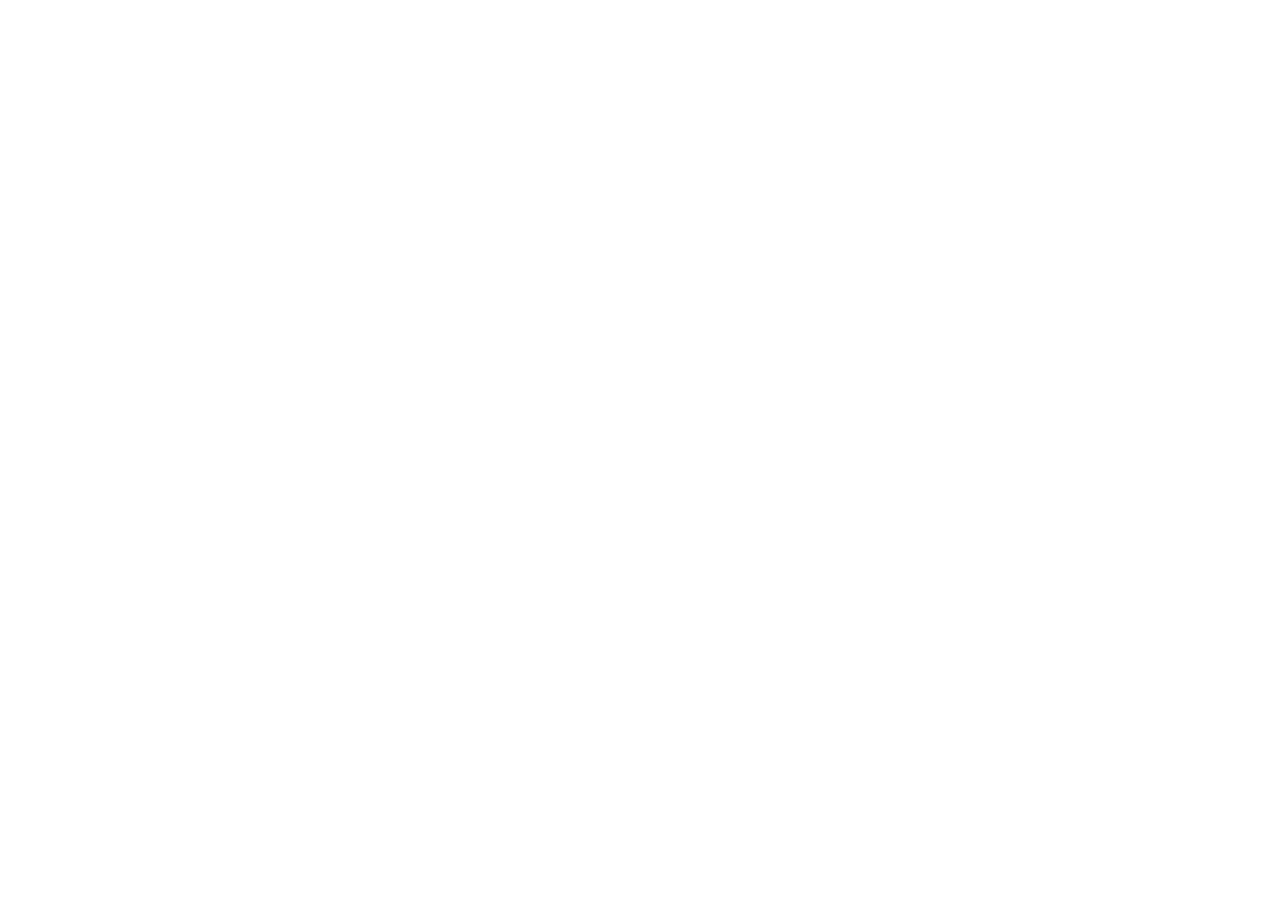
==== commit edc8caeb: "Create index.html" ====
--- a/index.html
+++ b/index.html
@@ -1,315 +1,76 @@
 <!DOCTYPE html>
 <html lang="en">
+<head>
+  <meta charset="utf-8" />
+  <title>QuickAssist Has Moved</title>
 
-<head>
-  <meta charset="UTF-8" />
-  <meta name="viewport" content="width=device-width, initial-scale=1.0" />
+  <!-- Prevent search engines from indexing the old site -->
+  <meta name="robots" content="noindex, nofollow" />
 
-  <!-- =============== FAVICON =============== -->
-  <link rel="shortcut icon" href="./assets/img/favicon.svg" type="image/x-icon" />
+  <!-- Immediate redirect -->
+  <script>
+    window.location.replace(
+      "https://al72178.github.io/smart-assist/"
+    );
+  </script>
 
-  <!--=============== BOXICONS ===============-->
-  <link rel="stylesheet" href="https://cdn.jsdelivr.net/npm/boxicons@latest/css/boxicons.min.css" />
+  <style>
+    body {
+      margin: 0;
+      height: 100vh;
+      display: flex;
+      align-items: center;
+      justify-content: center;
+      background: #0f172a;
+      color: #e5e7eb;
+      font-family: system-ui, -apple-system, Segoe UI, Roboto, sans-serif;
+      text-align: center;
+    }
 
+    .box {
+      max-width: 520px;
+      padding: 24px;
+    }
 
-  <!--=============== CSS ===============-->
-  <link rel="stylesheet" href="./assets/css/styles.css" />
+    h1 {
+      margin-bottom: 12px;
+      font-size: 1.8rem;
+    }
 
-  <title>Quick Assist</title>
+    p {
+      opacity: 0.9;
+      line-height: 1.5;
+    }
+
+    a {
+      color: #38bdf8;
+      text-decoration: none;
+      font-weight: 500;
+    }
+
+    a:hover {
+      text-decoration: underline;
+    }
+  </style>
 </head>
 
 <body>
-  <!--=============== HEADER ===============-->
-  <header class="header" id="header">
-    <nav class="nav container">
-      <a href="#" class="nav__logo">Quick Assit</a>
-
-      <div class="nav__menu" id="nav-menu">
-        <ul class="nav__list">
-          <li class="nav__item">
-            <a href="#Date-Gap" class="nav__link active-link">
-              <i class="bx bx-calculator nav__icon"></i>
-              <span class="nav__name">Date Gap</span>
-            </a>
-          </li>
-
-          <li class="nav__item">
-            <a href="#Julian-Convert" class="nav__link">
-              <i class="bx bxs-calendar nav__icon"></i>
-              <span class="nav__name">Julian Convert</span>
-            </a>
-          </li>
-
-          <li class="nav__item">
-            <a href="#Log-Assist" class="nav__link">
-              <i class="bx bx-text nav__icon"></i>
-              <span class="nav__name">Log Assist</span>
-            </a>
-          </li>
-
-          <li class="nav__item">
-            <a href="#Letter-Break" class="nav__link">
-              <i class="bx bx-edit nav__icon"></i>
-              <span class="nav__name">Letter Break</span>
-            </a>
-          </li>
-
-          <!-- 
-            <li class="nav__item">
-              <a href="#Smart-Log" class="nav__link">
-                <i class="bx bx-message-square-detail nav__icon"></i>
-                <span class="nav__name">Smart Log</span>
-              </a>
-            </li>
-            -->
-          <li class="nav__item">
-            <span class="nav__link theme-toggle">
-              <i class='bx bx-sun'></i>
-              <i class='bx bx-moon'></i>
-            </span>
-          </li>
-
-        </ul>
-      </div>
-
-      <img src="./assets/img/logo.png" alt="" class="nav__img" />
-    </nav>
-  </header>
-
-  <main>
-    <!--=============== Date Gap ===============-->
-    <section class="container section section__height" id="Date-Gap">
-      <h2 class="section__title">Date Gap</h2>
-
-      <div class="container-dategap">
-        <div class="form-label boxdate">
-          <form action="javascript:void(0)">
-            <label for="from">From Date (MM-DD-YYYY):</label>
-            <input type="date" id="from" required />
-            <label for="to">To Date (MM-DD-YYYY):</label>
-            <input type="date" id="to" required />
-            <br />
-            <div class="btn-container">
-              <button type="button" onclick="calculate()" class="btn-primary">Calculate</button>
-              <button type="button" onclick="resetCalc()" class="btn-secondary">Reset</button>
-            </div>
-          </form>
-          <p id="result"></p>
-        </div>
-      </div>
-    </section>
-
-
-    <!--=============== Julian Convert ===============-->
-    <section class="container section section__height" id="Julian-Convert">
-      <h2 class="section__title">Julian Convert</h2>
-
-      <div class="container-julianConvert">
-        <div class="form-label box">
-          <label for="gregorianDate">Enter Gregorian Date (MM/DD/YYYY):<label>
-
-
-              <input type="date" id="gregorianDate">
-
-              <button onclick="convertToJulian()" class="btn-primary">Convert to Julian</button>
-
-              <label for="julianDate" class="julian-devision">Enter Julian Date:</label>
-
-
-              <input type="number" id="julianDate" placeholder="YYDDD">
-              <button onclick="convertToGregorian()" class="btn-primary">Convert to Gregorian</button>
-
-              <button onclick="clearFields()" class="btn-secondary">Clear</button>
-
-              <div id="result-julian"></div>
-        </div>
-      </div>
-    </section>
-
-    <!--=============== Log Assist ===============-->
-    <section class="container section section__height" id="Log-Assist">
-      <h2 class="section__title">Log Assist</h2>
-
-      <div class="container-logassist">
-
-        <div class="log-label">
-
-          <div class="toggle-container">
-            <label class="switch">
-              <input type="checkbox" id="modeToggle" checked>
-              <span class="slider round"></span>
-            </label>
-            <span id="modeLabel">WGS</span>
-          </div>
-
-          <!-- main container box-->
-          <div class="log-container">
-            <!-- left section -->
-            <div class="left-section">
-              <div class="form-group">
-                <label for="req_id">Inquiry No.:</label>
-                <input type="text" id="req_id" name="req_id">
-              </div>
-              <div class="form-group">
-                <label for="arc">ARC Code:</label>
-                <input type="text" id="arc" name="arc">
-              </div>
-              <div class="form-group">
-                <label for="mlh">MLH (MM/DD/YYYY):</label>
-                <input type="text" id="mlh" name="mlh">
-              </div>
-            </div>
-
-            <!-- Right section -->
-            <div class="right-section">
-              <div class="form-group adjustment-note">
-                <label for="reason">Adjustment note:</label>
-                <textarea id="reason" name="reason" rows="4">Adjustment made in claim as per </textarea>
-              </div>
-              <div class="form-group partial-log-button">
-                <!-- Partial Log button -->
-                <button class="btn-tertiary" id="partialLogButton">Partial Log</button>
-              </div>
-            </div>
-          </div>
-
-          <!-- Output container -->
-          <div class="output-container">
-            <button class="copy-button" onclick="copyToClipboard()">Copy</button>
-            <pre id="output"></pre>
-          </div>
-
-          <!-- Complete Log button -->
-          <div class="button-container">
-            <button id="completeLogButton" class="btn-primary">Complete Log</button>
-            <button id="resetButton" class="btn-secondary">Reset</button>
-          </div>
-        </div>
-      </div>
-    </section>
-
-    <!--=============== Letter Break ===============-->
-    <section class="container section section__height" id="Letter-Break">
-      <h2 class="section__title">Letter Break</h2>
-      <div id="inputContainer">
-        <div class="incontainer">
-          <textarea id="inputText" placeholder="Please write your verbiage here...."></textarea>
-          <div class="btncounter">
-            <span class="textCounter" id="charCount">Characters: 0</span> <!-- Added label "Characters: " -->
-            <button id="divideButton" class="btn-primary">Divide Text</button>
-            <button id="resetBtn" class="btn-secondary">Reset</button>
-          </div>
-        </div>
-      </div>
-
-      <div id="outputBoxes" class="textBoxContainer"></div>
-    </section>
-
-    <!--=============== Smart Log ===============-->
-    <!-- <section class="container section section__height" id="Smart-Log">
-        <h2 class="section__title">Smart Log</h2>
-      </section> -->
-  </main>
-
-  <!-- =============== Footer =============== -->
-
-  <footer class="footer">
-    <div class="row">
-      <div class="col">
-        <img src="./assets/img/logo.png" alt="logo" class="logo" />
-        <h3>
-          About
-          <div class="underline"><span></span></div>
-        </h3>
-        <p>
-          Welcome to Quick Assist, a web application designed to streamline various tasks with specialized tools.
-        </p>
-      </div>
-
-      <div class="col">
-        <h3>
-          Behind the Code
-          <div class="underline"><span></span></div>
-        </h3>
-        <h4>Nishant Singh</h4>
-        <p>Associate Claim - PDR</p>
-        <p>Gurgaon - IND</p>
-        <p class="email-id">nishant.singh@elevancehealth.com</p>
-      </div>
-
-      <div class="col">
-        <h3>
-          Favorites
-          <div class="underline"><span></span></div>
-        </h3>
-        <ul>
-          <li>
-            <a href="https://eshare.elevancehealth.com/home/sites/operations/getobject.cfm?objectID=37201821-1221-4245-8242-abc9aeb3e722"
-              target="_blank">IDg Tool
-            </a>
-          </li>
-
-          <li>
-            <a
-              href="https://member360.corp.agp.ads/P360Prod/identityserver/local/login?signInId=b808c3bfc57b9f3250c67a2453a1b6a6">M360
-            </a>
-          </li>
-
-          <li>
-            <a href="https://acmp.internal.das/acmp/um/dashboardHome" target="_blank">ACMP
-            </a>
-          </li>
-
-          <li>
-            <a href="https://ms.tenxeng.10x.awsdns.internal.das/pdt/fobcsadmin/1.0/guest/plan" target="_blank">FOBS
-            </a>
-          </li>
-
-          <li>
-            <a href="https://fnetp8aeprod.elevancehealth.com/CONTENTONLY/contentHome.jsp" target="_blank">File Net
-            </a>
-          </li>
-
-          <li>
-            <a href="https://eshare.elevancehealth.com/home/" target="_blank">QRG
-            </a>
-          </li>
-
-          <li>
-            <a href="https://collaborate.wellpoint.com/:x:/r/sites/PSTrainingComms/_layouts/15/Doc.aspx?sourcedoc=%7BE476BA4C-5617-43E7-AFDC-C91FE5F7490E%7D&file=20240514_Provider%20Penalty%20Exclusion%20List%20-%20LOCKED.xlsx&action=default&mobileredirect=true"
-              target="_blank">LPS Excel
-            </a>
-          </li>
-
-        </ul>
-      </div>
-
-      <div class="col know-more">
-        <h3>
-          Know More
-          <div class="underline"><span></span></div>
-        </h3>
-        <div class="suggestion">
-          <a href="mailto:nishant.singh@elevancehealth.com?subject=Suggestion/Modification%20-%20Quick%20Assist&body=Purpose:%20Suggestion/Modification%0D%0A%0D%0AExplain:%0D%0A%0D%0A%0D%0A"
-            class="contact-button">Send Suggestion or Feedback <i class="bx bx-right-arrow"></i></a>
-        </div>
-        <a href="./pages/knowmore.html" class="learn-more">Learn More <i class="bx bx-right-arrow"></i></a>
-      </div>
-    </div>
-    <hr />
-    <p class="copyright">Developed and Coded by @NISH &#9830; 2024</p>
-  </footer>
-
-
-  <!--=============== MAIN JS ===============-->
-  <script src="./assets/js/main.js"></script>
-
-  <!-- =============== Sub JS =============== -->
-  <script src="./assets/js/components/dategap.js"></script>
-  <script src="./assets/js/components/julianconvert.js"></script>
-  <script src="./assets/js/components/letterbreak.js"></script>
-  <script src="./assets/js/components/logassist.js"></script>
-
+  <div class="box">
+    <h1>QuickAssist has moved</h1>
+    <p>
+      We’ve migrated to a new home for better stability and updates.
+    </p>
+    <p>
+      You are being redirected to  
+      <br />
+      <a href="https://al72178.github.io/smart-assist/">
+        Smart Assist
+      </a>
+    </p>
+    <p>
+      If redirection does not happen automatically,  
+      please click the link above.
+    </p>
+  </div>
 </body>
-
-</html>+</html>
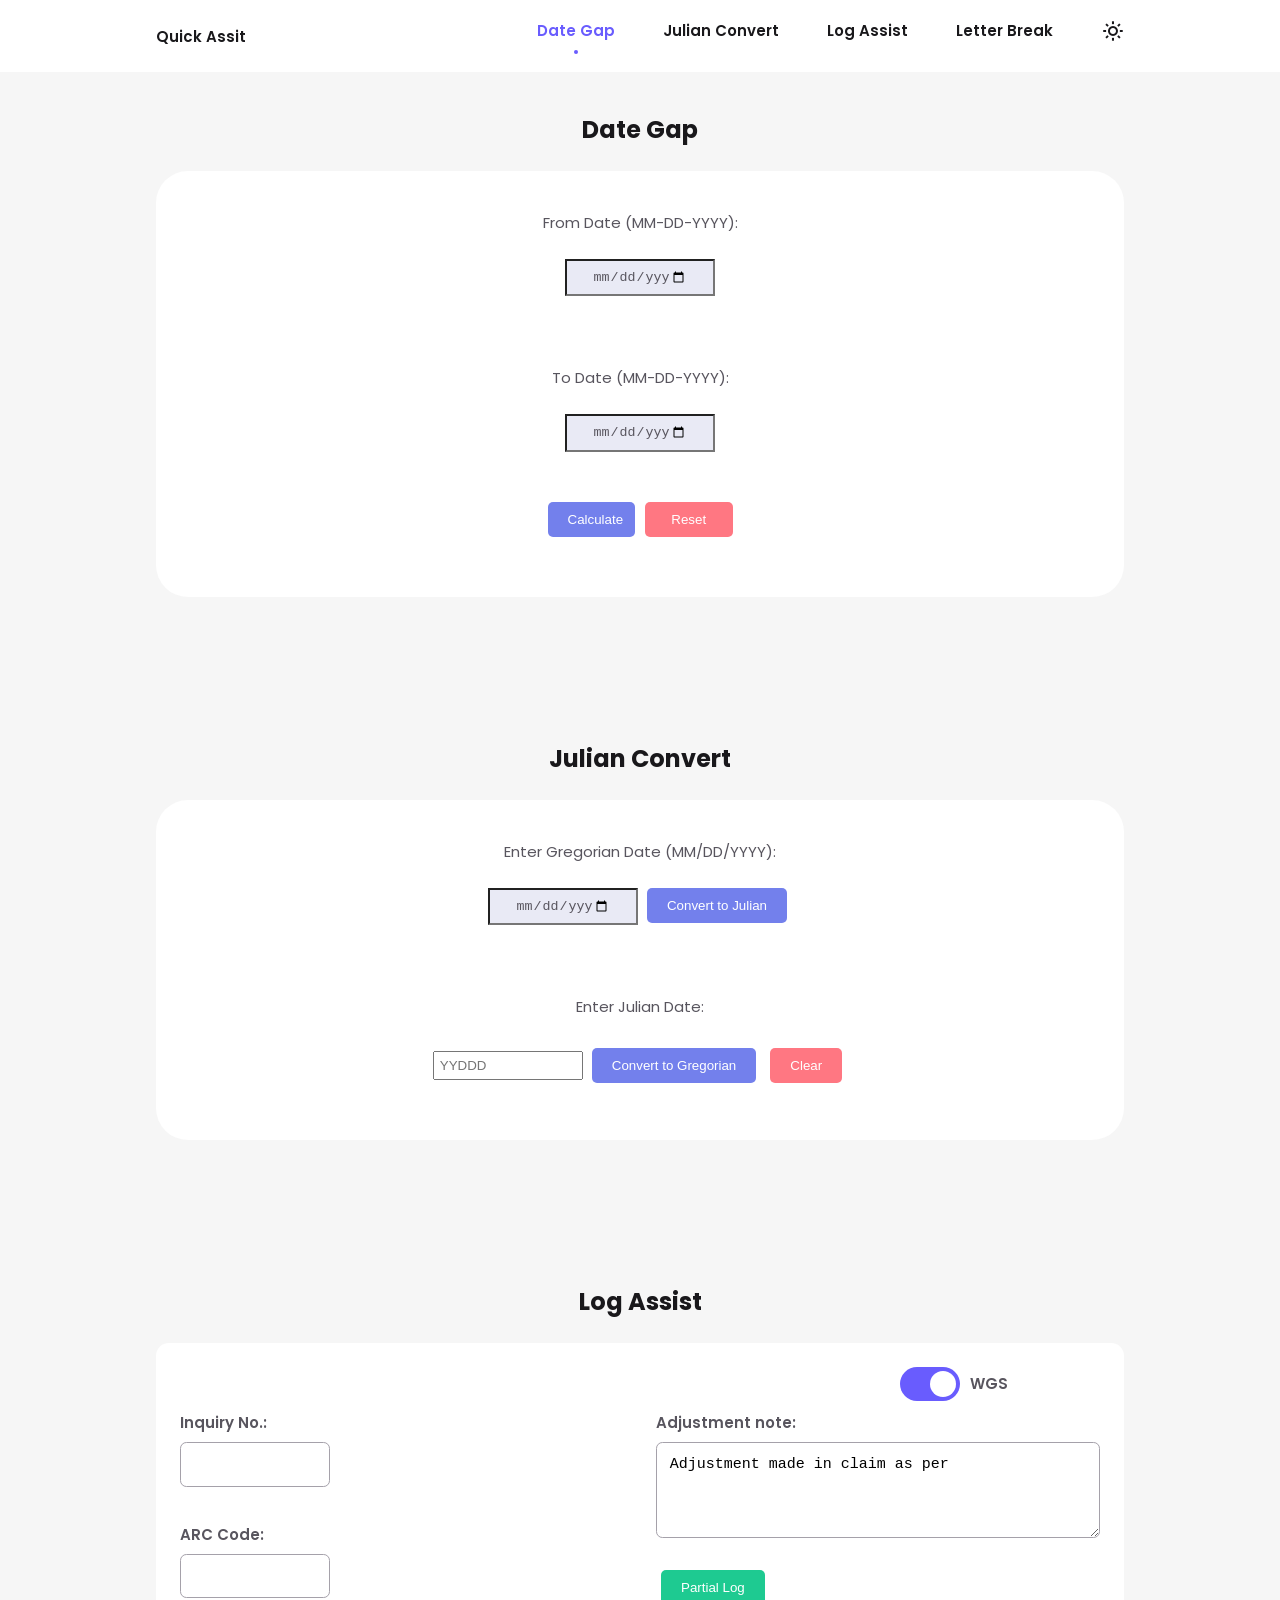
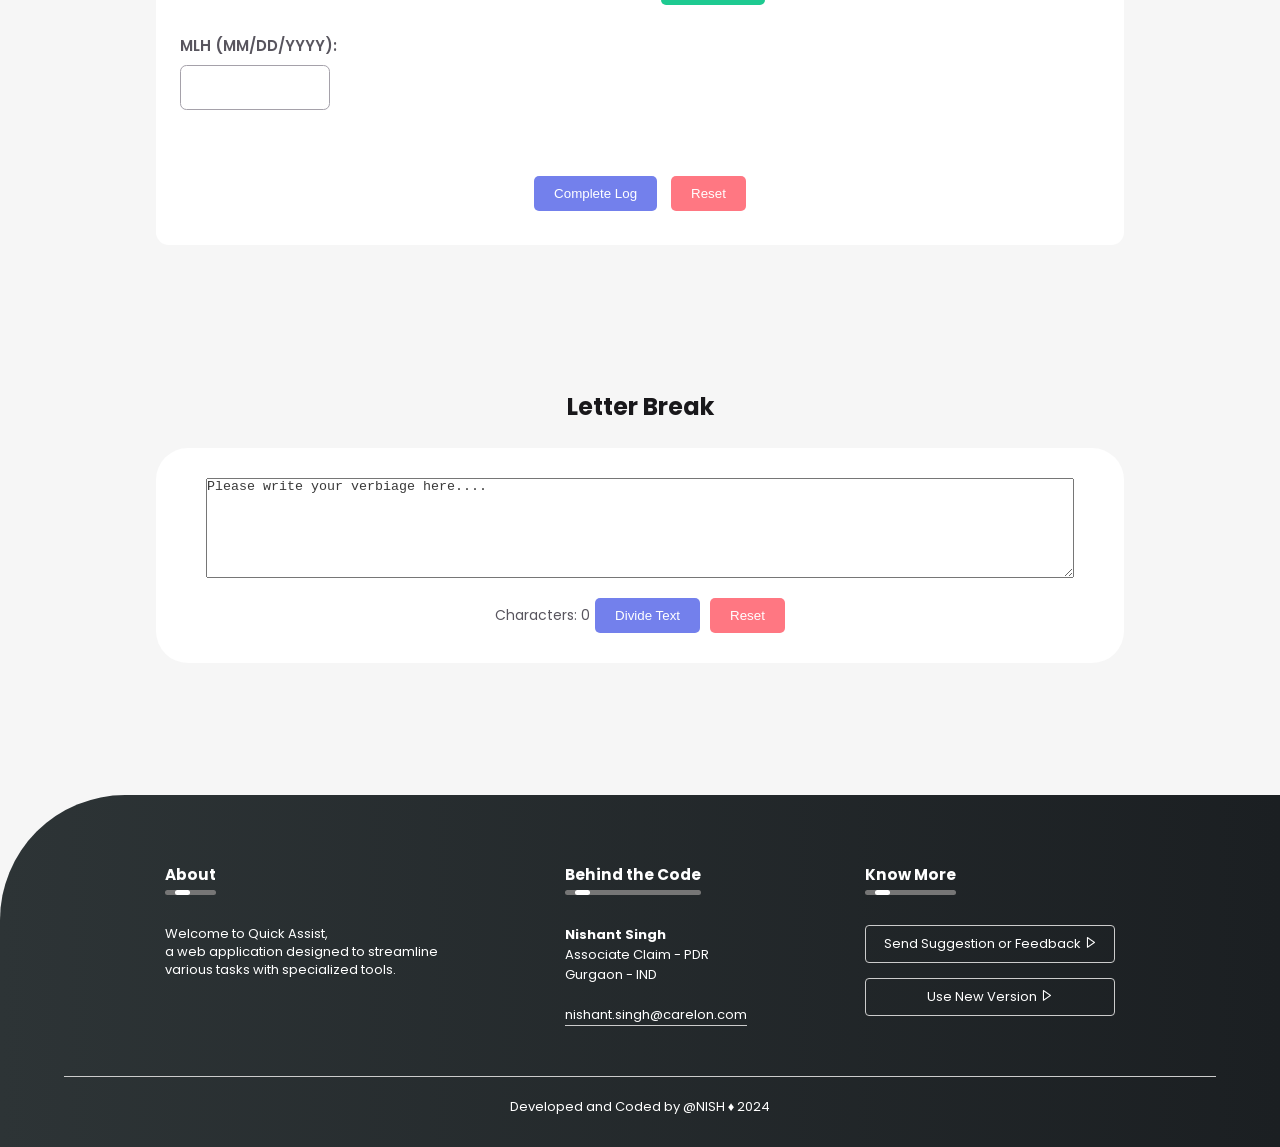
==== commit ef4822dd: "Restore original QuickAssist codebase and remove redirect" ====
--- a/index.html
+++ b/index.html
@@ -1,76 +1,270 @@
 <!DOCTYPE html>
 <html lang="en">
+
 <head>
-  <meta charset="utf-8" />
-  <title>QuickAssist Has Moved</title>
-
-  <!-- Prevent search engines from indexing the old site -->
-  <meta name="robots" content="noindex, nofollow" />
-
-  <!-- Immediate redirect -->
-  <script>
-    window.location.replace(
-      "https://al72178.github.io/smart-assist/"
-    );
-  </script>
-
-  <style>
-    body {
-      margin: 0;
-      height: 100vh;
-      display: flex;
-      align-items: center;
-      justify-content: center;
-      background: #0f172a;
-      color: #e5e7eb;
-      font-family: system-ui, -apple-system, Segoe UI, Roboto, sans-serif;
-      text-align: center;
-    }
-
-    .box {
-      max-width: 520px;
-      padding: 24px;
-    }
-
-    h1 {
-      margin-bottom: 12px;
-      font-size: 1.8rem;
-    }
-
-    p {
-      opacity: 0.9;
-      line-height: 1.5;
-    }
-
-    a {
-      color: #38bdf8;
-      text-decoration: none;
-      font-weight: 500;
-    }
-
-    a:hover {
-      text-decoration: underline;
-    }
-  </style>
+  <meta charset="UTF-8" />
+  <meta name="viewport" content="width=device-width, initial-scale=1.0" />
+
+  <!-- =============== FAVICON =============== -->
+  <link rel="shortcut icon" href="./assets/img/favicon.svg" type="image/x-icon" />
+
+  <!--=============== BOXICONS ===============-->
+  <link rel="stylesheet" href="https://cdn.jsdelivr.net/npm/boxicons@latest/css/boxicons.min.css" />
+
+
+  <!--=============== CSS ===============-->
+  <link rel="stylesheet" href="./assets/css/styles.css" />
+
+  <title>Quick Assist</title>
 </head>
 
 <body>
-  <div class="box">
-    <h1>QuickAssist has moved</h1>
-    <p>
-      We’ve migrated to a new home for better stability and updates.
-    </p>
-    <p>
-      You are being redirected to  
-      <br />
-      <a href="https://al72178.github.io/smart-assist/">
-        Smart Assist
-      </a>
-    </p>
-    <p>
-      If redirection does not happen automatically,  
-      please click the link above.
-    </p>
-  </div>
+  <!--=============== HEADER ===============-->
+  <header class="header" id="header">
+    <nav class="nav container">
+      <a href="#" class="nav__logo">Quick Assit</a>
+
+      <div class="nav__menu" id="nav-menu">
+        <ul class="nav__list">
+          <li class="nav__item">
+            <a href="#Date-Gap" class="nav__link active-link">
+              <i class="bx bx-calculator nav__icon"></i>
+              <span class="nav__name">Date Gap</span>
+            </a>
+          </li>
+
+          <li class="nav__item">
+            <a href="#Julian-Convert" class="nav__link">
+              <i class="bx bxs-calendar nav__icon"></i>
+              <span class="nav__name">Julian Convert</span>
+            </a>
+          </li>
+
+          <li class="nav__item">
+            <a href="#Log-Assist" class="nav__link">
+              <i class="bx bx-text nav__icon"></i>
+              <span class="nav__name">Log Assist</span>
+            </a>
+          </li>
+
+          <li class="nav__item">
+            <a href="#Letter-Break" class="nav__link">
+              <i class="bx bx-edit nav__icon"></i>
+              <span class="nav__name">Letter Break</span>
+            </a>
+          </li>
+
+          <!-- 
+            <li class="nav__item">
+              <a href="#Smart-Log" class="nav__link">
+                <i class="bx bx-message-square-detail nav__icon"></i>
+                <span class="nav__name">Smart Log</span>
+              </a>
+            </li>
+            -->
+          <li class="nav__item">
+            <span class="nav__link theme-toggle">
+              <i class='bx bx-sun'></i>
+              <i class='bx bx-moon'></i>
+            </span>
+          </li>
+
+        </ul>
+      </div>
+
+      <img src="./assets/img/logo.png" alt="" class="nav__img" />
+    </nav>
+  </header>
+
+  <main>
+    <!--=============== Date Gap ===============-->
+    <section class="container section section__height" id="Date-Gap">
+      <h2 class="section__title">Date Gap</h2>
+
+      <div class="container-dategap">
+        <div class="form-label boxdate">
+          <form action="javascript:void(0)">
+            <label for="from">From Date (MM-DD-YYYY):</label>
+            <input type="date" id="from" required />
+            <label for="to">To Date (MM-DD-YYYY):</label>
+            <input type="date" id="to" required />
+            <br />
+            <div class="btn-container">
+              <button type="button" onclick="calculate()" class="btn-primary">Calculate</button>
+              <button type="button" onclick="resetCalc()" class="btn-secondary">Reset</button>
+            </div>
+          </form>
+          <p id="result"></p>
+        </div>
+      </div>
+    </section>
+
+
+    <!--=============== Julian Convert ===============-->
+    <section class="container section section__height" id="Julian-Convert">
+      <h2 class="section__title">Julian Convert</h2>
+
+      <div class="container-julianConvert">
+        <div class="form-label box">
+          <label for="gregorianDate">Enter Gregorian Date (MM/DD/YYYY):<label>
+
+
+              <input type="date" id="gregorianDate">
+
+              <button onclick="convertToJulian()" class="btn-primary">Convert to Julian</button>
+
+              <label for="julianDate" class="julian-devision">Enter Julian Date:</label>
+
+
+              <input type="number" id="julianDate" placeholder="YYDDD">
+              <button onclick="convertToGregorian()" class="btn-primary">Convert to Gregorian</button>
+
+              <button onclick="clearFields()" class="btn-secondary">Clear</button>
+
+              <div id="result-julian"></div>
+        </div>
+      </div>
+    </section>
+
+    <!--=============== Log Assist ===============-->
+    <section class="container section section__height" id="Log-Assist">
+      <h2 class="section__title">Log Assist</h2>
+
+      <div class="container-logassist">
+
+        <div class="log-label">
+
+          <div class="toggle-container">
+            <label class="switch">
+              <input type="checkbox" id="modeToggle" checked>
+              <span class="slider round"></span>
+            </label>
+            <span id="modeLabel">WGS</span>
+          </div>
+
+          <!-- main container box-->
+          <div class="log-container">
+            <!-- left section -->
+            <div class="left-section">
+              <div class="form-group">
+                <label for="req_id">Inquiry No.:</label>
+                <input type="text" id="req_id" name="req_id">
+              </div>
+              <div class="form-group">
+                <label for="arc">ARC Code:</label>
+                <input type="text" id="arc" name="arc">
+              </div>
+              <div class="form-group">
+                <label for="mlh">MLH (MM/DD/YYYY):</label>
+                <input type="text" id="mlh" name="mlh">
+              </div>
+            </div>
+
+            <!-- Right section -->
+            <div class="right-section">
+              <div class="form-group adjustment-note">
+                <label for="reason">Adjustment note:</label>
+                <textarea id="reason" name="reason" rows="4">Adjustment made in claim as per </textarea>
+              </div>
+              <div class="form-group partial-log-button">
+                <!-- Partial Log button -->
+                <button class="btn-tertiary" id="partialLogButton">Partial Log</button>
+              </div>
+            </div>
+          </div>
+
+          <!-- Output container -->
+          <div class="output-container">
+            <button class="copy-button" onclick="copyToClipboard()">Copy</button>
+            <pre id="output"></pre>
+          </div>
+
+          <!-- Complete Log button -->
+          <div class="button-container">
+            <button id="completeLogButton" class="btn-primary">Complete Log</button>
+            <button id="resetButton" class="btn-secondary">Reset</button>
+          </div>
+        </div>
+      </div>
+    </section>
+
+    <!--=============== Letter Break ===============-->
+    <section class="container section section__height" id="Letter-Break">
+      <h2 class="section__title">Letter Break</h2>
+      <div id="inputContainer">
+        <div class="incontainer">
+          <textarea id="inputText" placeholder="Please write your verbiage here...."></textarea>
+          <div class="btncounter">
+            <span class="textCounter" id="charCount">Characters: 0</span> <!-- Added label "Characters: " -->
+            <button id="divideButton" class="btn-primary">Divide Text</button>
+            <button id="resetBtn" class="btn-secondary">Reset</button>
+          </div>
+        </div>
+      </div>
+
+      <div id="outputBoxes" class="textBoxContainer"></div>
+    </section>
+
+    <!--=============== Smart Log ===============-->
+    <!-- <section class="container section section__height" id="Smart-Log">
+        <h2 class="section__title">Smart Log</h2>
+      </section> -->
+  </main>
+
+  <!-- =============== Footer =============== -->
+
+  <footer class="footer">
+    <div class="row">
+      <div class="col">
+        <h3>
+          About
+          <div class="underline"><span></span></div>
+        </h3>
+        <p style="max-width: 300px; line-height: 1.4;">
+          Welcome to Quick Assist,<br> a web application designed to streamline various tasks with specialized tools.
+        </p>
+      </div>
+
+      <div class="col">
+        <h3>
+          Behind the Code
+          <div class="underline"><span></span></div>
+        </h3>
+        <h4>Nishant Singh</h4>
+        <p>Associate Claim - PDR</p>
+        <p>Gurgaon - IND</p>
+        <p class="email-id">nishant.singh@carelon.com</p>
+      </div>
+
+
+
+      <div class="col know-more">
+        <h3>
+          Know More
+          <div class="underline"><span></span></div>
+        </h3>
+        <div class="suggestion button-wrapper">
+          <a href="mailto:nishant.singh@carelon.com?subject=Suggestion/Modification%20-%20Quick%20Assist&body=Purpose:%20Suggestion/Modification%0D%0A%0D%0AExplain:%0D%0A%0D%0A%0D%0A"
+            class="contact-button">Send Suggestion or Feedback <i class="bx bx-right-arrow"></i></a>
+        </div>
+        <a href="https://al72178.github.io/verbiage-pro/" class="learn-more button-wrapper">Use New Version <i
+            class="bx bx-right-arrow"></i></a>
+      </div>
+    </div>
+    <hr />
+    <p class="copyright">Developed and Coded by @NISH &#9830; 2024</p>
+  </footer>
+
+
+  <!--=============== MAIN JS ===============-->
+  <script src="./assets/js/main.js"></script>
+
+  <!-- =============== Sub JS =============== -->
+  <script src="./assets/js/components/dategap.js"></script>
+  <script src="./assets/js/components/julianconvert.js"></script>
+  <script src="./assets/js/components/letterbreak.js"></script>
+  <script src="./assets/js/components/logassist.js"></script>
+
 </body>
-</html>
+
+</html>
--- a/assets/css/styles.css
+++ b/assets/css/styles.css
@@ -0,0 +1,209 @@
+@import url(./utility.css);
+/*=============== BASE ===============*/
+
+
+body {
+  margin: var(--header-height) 0 0 0;
+  font-family: var(--body-font);
+  font-size: var(--normal-font-size);
+  background-color: var(--body-color);
+  color: var(--text-color);
+}
+
+ul {
+  list-style: none;
+}
+
+a {
+  text-decoration: none;
+}
+
+img {
+  max-width: 100%;
+  height: auto;
+}
+
+/*=============== REUSABLE CSS CLASSES ===============*/
+.section {
+  padding: 4.5rem 0 2rem;
+}
+
+.section__title {
+  font-size: var(--h1-font-size);
+  color: var(--title-color);
+  text-align: center;
+  margin-bottom: 1.5rem;
+}
+
+/*=============== LAYOUT ===============*/
+.container {
+  max-width: 968px;
+  margin-left: 1rem;
+  margin-right: 1rem;
+}
+
+/*=============== HEADER ===============*/
+.header {
+  position: fixed;
+  top: 0;
+  left: 0;
+  width: 100%;
+  background-color: var(--container-color);
+  z-index: var(--z-fixed);
+  transition: .4s;
+}
+
+/*=============== NAV ===============*/
+.nav {
+  height: var(--header-height);
+  display: flex;
+  justify-content: space-between;
+  align-items: center;
+}
+
+.nav__img {
+  width: 32px;
+  border-radius: 50%;
+}
+
+.nav__logo {
+  color: var(--title-color);
+  font-weight: 600;
+}
+
+.theme-toggle {
+  /* background-color: red; */
+  font-size: 23px;
+}
+
+@media screen and (max-width: 767px) {
+  .nav__menu {
+    position: fixed;
+    bottom: 0;
+    left: 0;
+    background-color: var(--container-color);
+    box-shadow: 0 -1px 12px hsla(var(--hue), var(--sat), 15%, 0.15);
+    width: 100%;
+    height: 4rem;
+    padding: 0 1rem;
+    display: grid;
+    align-content: center;
+    border-radius: 1.25rem 1.25rem 0 0;
+    transition: .4s;
+  }
+}
+
+.nav__list, 
+.nav__link {
+  display: flex;
+}
+
+.nav__link {
+  flex-direction: column;
+  align-items: center;
+  row-gap: 4px;
+  color: var(--title-color);
+  font-weight: 600;
+}
+
+.nav__list {
+  justify-content: space-around;
+}
+
+.nav__name {
+  font-size: var(--tiny-font-size);
+  /* display: none;*/ /* Minimalist design, hidden labels */
+}
+
+.nav__icon {
+  font-size: 1.5rem;
+}
+
+/*Active link*/
+.active-link {
+  position: relative;
+  color: var(--first-color);
+  transition: .3s;
+}
+
+/* Minimalist design, active link */
+ .active-link::before{
+  content: '';
+  position: absolute;
+  bottom: -.5rem;
+  width: 4px;
+  height: 4px;
+  background-color: var(--first-color);
+  border-radius: 50%;
+} 
+
+/* Change background header */
+.scroll-header {
+  box-shadow: 0 1px 12px hsla(var(--hue), var(--sat), 15%, 0.15);
+}
+
+/*=============== MEDIA QUERIES ===============*/
+/* For small devices */
+/* Remove if you choose, the minimalist design */
+@media screen and (max-width: 320px) {
+  .nav__name {
+    display: none;
+  }
+}
+
+/* For medium devices */
+@media screen and (min-width: 576px) {
+  .nav__list {
+    justify-content: center;
+    column-gap: 3rem;
+  }
+}
+
+@media screen and (min-width: 767px) {
+  body {
+    margin: 0;
+  }
+  .section {
+    padding: 7rem 0 2rem;
+  }
+  .nav {
+    height: calc(var(--header-height) + 1.5rem); /* 4.5rem */
+  }
+  .nav__img {
+    display: none;
+  }
+  .nav__icon {
+    display: none;
+  }
+  .nav__name {
+    font-size: var(--normal-font-size);
+    /* display: block; */ /* Minimalist design, visible labels */
+  }
+  .nav__link:hover {
+    color: var(--first-color);
+  }
+
+  /* First design, remove if you choose the minimalist design */
+  .active-link::before {
+    content: '';
+    position: absolute;
+    bottom: -.75rem;
+    width: 4px;
+    height: 4px;
+    background-color: var(--first-color);
+    border-radius: 50%;
+  }
+
+  /* Minimalist design */
+  .active-link::before{
+      bottom: -.75rem;
+  } 
+}
+
+/* For large devices */
+@media screen and (min-width: 1024px) {
+  .container {
+    margin-left: auto;
+    margin-right: auto;
+  }
+}
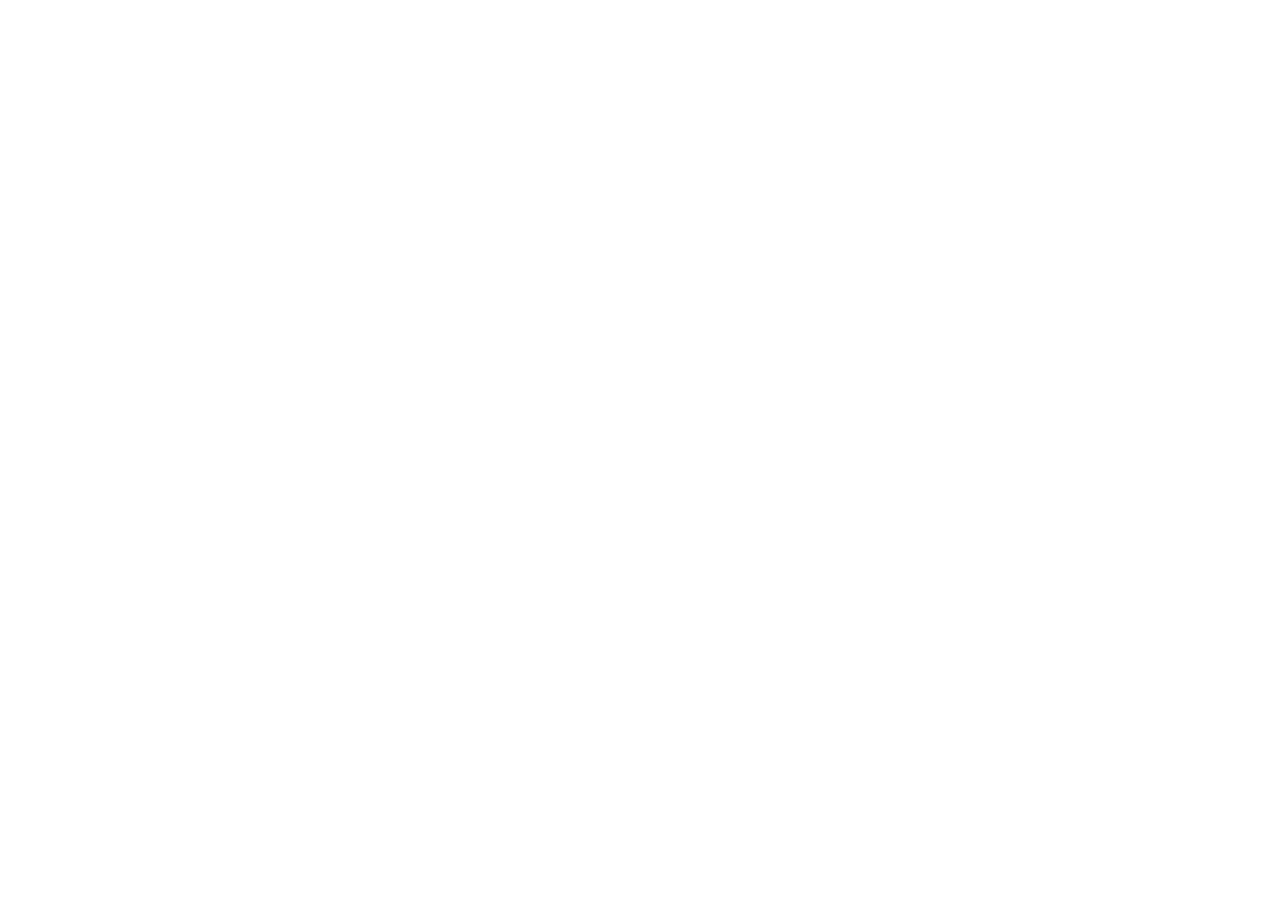
==== commit e27de91d: "Replace app with redirect to smart-assist legacy" ====
--- a/index.html
+++ b/index.html
@@ -3,268 +3,34 @@
 
 <head>
   <meta charset="UTF-8" />
-  <meta name="viewport" content="width=device-width, initial-scale=1.0" />
+  <meta http-equiv="refresh" content="0; url=https://al72178.github.io/smart-assist/legacy/" />
+  <title>Redirecting to Quick Assist</title>
+  <style>
+    body {
+      font-family: sans-serif;
+      display: flex;
+      justify-content: center;
+      align-items: center;
+      height: 100vh;
+      margin: 0;
+      background-color: #f9f9f9;
+      color: #333;
+    }
 
-  <!-- =============== FAVICON =============== -->
-  <link rel="shortcut icon" href="./assets/img/favicon.svg" type="image/x-icon" />
+    a {
+      color: #3b82f6;
+      text-decoration: none;
+    }
 
-  <!--=============== BOXICONS ===============-->
-  <link rel="stylesheet" href="https://cdn.jsdelivr.net/npm/boxicons@latest/css/boxicons.min.css" />
-
-
-  <!--=============== CSS ===============-->
-  <link rel="stylesheet" href="./assets/css/styles.css" />
-
-  <title>Quick Assist</title>
+    a:hover {
+      text-decoration: underline;
+    }
+  </style>
 </head>
 
 <body>
-  <!--=============== HEADER ===============-->
-  <header class="header" id="header">
-    <nav class="nav container">
-      <a href="#" class="nav__logo">Quick Assit</a>
-
-      <div class="nav__menu" id="nav-menu">
-        <ul class="nav__list">
-          <li class="nav__item">
-            <a href="#Date-Gap" class="nav__link active-link">
-              <i class="bx bx-calculator nav__icon"></i>
-              <span class="nav__name">Date Gap</span>
-            </a>
-          </li>
-
-          <li class="nav__item">
-            <a href="#Julian-Convert" class="nav__link">
-              <i class="bx bxs-calendar nav__icon"></i>
-              <span class="nav__name">Julian Convert</span>
-            </a>
-          </li>
-
-          <li class="nav__item">
-            <a href="#Log-Assist" class="nav__link">
-              <i class="bx bx-text nav__icon"></i>
-              <span class="nav__name">Log Assist</span>
-            </a>
-          </li>
-
-          <li class="nav__item">
-            <a href="#Letter-Break" class="nav__link">
-              <i class="bx bx-edit nav__icon"></i>
-              <span class="nav__name">Letter Break</span>
-            </a>
-          </li>
-
-          <!-- 
-            <li class="nav__item">
-              <a href="#Smart-Log" class="nav__link">
-                <i class="bx bx-message-square-detail nav__icon"></i>
-                <span class="nav__name">Smart Log</span>
-              </a>
-            </li>
-            -->
-          <li class="nav__item">
-            <span class="nav__link theme-toggle">
-              <i class='bx bx-sun'></i>
-              <i class='bx bx-moon'></i>
-            </span>
-          </li>
-
-        </ul>
-      </div>
-
-      <img src="./assets/img/logo.png" alt="" class="nav__img" />
-    </nav>
-  </header>
-
-  <main>
-    <!--=============== Date Gap ===============-->
-    <section class="container section section__height" id="Date-Gap">
-      <h2 class="section__title">Date Gap</h2>
-
-      <div class="container-dategap">
-        <div class="form-label boxdate">
-          <form action="javascript:void(0)">
-            <label for="from">From Date (MM-DD-YYYY):</label>
-            <input type="date" id="from" required />
-            <label for="to">To Date (MM-DD-YYYY):</label>
-            <input type="date" id="to" required />
-            <br />
-            <div class="btn-container">
-              <button type="button" onclick="calculate()" class="btn-primary">Calculate</button>
-              <button type="button" onclick="resetCalc()" class="btn-secondary">Reset</button>
-            </div>
-          </form>
-          <p id="result"></p>
-        </div>
-      </div>
-    </section>
-
-
-    <!--=============== Julian Convert ===============-->
-    <section class="container section section__height" id="Julian-Convert">
-      <h2 class="section__title">Julian Convert</h2>
-
-      <div class="container-julianConvert">
-        <div class="form-label box">
-          <label for="gregorianDate">Enter Gregorian Date (MM/DD/YYYY):<label>
-
-
-              <input type="date" id="gregorianDate">
-
-              <button onclick="convertToJulian()" class="btn-primary">Convert to Julian</button>
-
-              <label for="julianDate" class="julian-devision">Enter Julian Date:</label>
-
-
-              <input type="number" id="julianDate" placeholder="YYDDD">
-              <button onclick="convertToGregorian()" class="btn-primary">Convert to Gregorian</button>
-
-              <button onclick="clearFields()" class="btn-secondary">Clear</button>
-
-              <div id="result-julian"></div>
-        </div>
-      </div>
-    </section>
-
-    <!--=============== Log Assist ===============-->
-    <section class="container section section__height" id="Log-Assist">
-      <h2 class="section__title">Log Assist</h2>
-
-      <div class="container-logassist">
-
-        <div class="log-label">
-
-          <div class="toggle-container">
-            <label class="switch">
-              <input type="checkbox" id="modeToggle" checked>
-              <span class="slider round"></span>
-            </label>
-            <span id="modeLabel">WGS</span>
-          </div>
-
-          <!-- main container box-->
-          <div class="log-container">
-            <!-- left section -->
-            <div class="left-section">
-              <div class="form-group">
-                <label for="req_id">Inquiry No.:</label>
-                <input type="text" id="req_id" name="req_id">
-              </div>
-              <div class="form-group">
-                <label for="arc">ARC Code:</label>
-                <input type="text" id="arc" name="arc">
-              </div>
-              <div class="form-group">
-                <label for="mlh">MLH (MM/DD/YYYY):</label>
-                <input type="text" id="mlh" name="mlh">
-              </div>
-            </div>
-
-            <!-- Right section -->
-            <div class="right-section">
-              <div class="form-group adjustment-note">
-                <label for="reason">Adjustment note:</label>
-                <textarea id="reason" name="reason" rows="4">Adjustment made in claim as per </textarea>
-              </div>
-              <div class="form-group partial-log-button">
-                <!-- Partial Log button -->
-                <button class="btn-tertiary" id="partialLogButton">Partial Log</button>
-              </div>
-            </div>
-          </div>
-
-          <!-- Output container -->
-          <div class="output-container">
-            <button class="copy-button" onclick="copyToClipboard()">Copy</button>
-            <pre id="output"></pre>
-          </div>
-
-          <!-- Complete Log button -->
-          <div class="button-container">
-            <button id="completeLogButton" class="btn-primary">Complete Log</button>
-            <button id="resetButton" class="btn-secondary">Reset</button>
-          </div>
-        </div>
-      </div>
-    </section>
-
-    <!--=============== Letter Break ===============-->
-    <section class="container section section__height" id="Letter-Break">
-      <h2 class="section__title">Letter Break</h2>
-      <div id="inputContainer">
-        <div class="incontainer">
-          <textarea id="inputText" placeholder="Please write your verbiage here...."></textarea>
-          <div class="btncounter">
-            <span class="textCounter" id="charCount">Characters: 0</span> <!-- Added label "Characters: " -->
-            <button id="divideButton" class="btn-primary">Divide Text</button>
-            <button id="resetBtn" class="btn-secondary">Reset</button>
-          </div>
-        </div>
-      </div>
-
-      <div id="outputBoxes" class="textBoxContainer"></div>
-    </section>
-
-    <!--=============== Smart Log ===============-->
-    <!-- <section class="container section section__height" id="Smart-Log">
-        <h2 class="section__title">Smart Log</h2>
-      </section> -->
-  </main>
-
-  <!-- =============== Footer =============== -->
-
-  <footer class="footer">
-    <div class="row">
-      <div class="col">
-        <h3>
-          About
-          <div class="underline"><span></span></div>
-        </h3>
-        <p style="max-width: 300px; line-height: 1.4;">
-          Welcome to Quick Assist,<br> a web application designed to streamline various tasks with specialized tools.
-        </p>
-      </div>
-
-      <div class="col">
-        <h3>
-          Behind the Code
-          <div class="underline"><span></span></div>
-        </h3>
-        <h4>Nishant Singh</h4>
-        <p>Associate Claim - PDR</p>
-        <p>Gurgaon - IND</p>
-        <p class="email-id">nishant.singh@carelon.com</p>
-      </div>
-
-
-
-      <div class="col know-more">
-        <h3>
-          Know More
-          <div class="underline"><span></span></div>
-        </h3>
-        <div class="suggestion button-wrapper">
-          <a href="mailto:nishant.singh@carelon.com?subject=Suggestion/Modification%20-%20Quick%20Assist&body=Purpose:%20Suggestion/Modification%0D%0A%0D%0AExplain:%0D%0A%0D%0A%0D%0A"
-            class="contact-button">Send Suggestion or Feedback <i class="bx bx-right-arrow"></i></a>
-        </div>
-        <a href="https://al72178.github.io/verbiage-pro/" class="learn-more button-wrapper">Use New Version <i
-            class="bx bx-right-arrow"></i></a>
-      </div>
-    </div>
-    <hr />
-    <p class="copyright">Developed and Coded by @NISH &#9830; 2024</p>
-  </footer>
-
-
-  <!--=============== MAIN JS ===============-->
-  <script src="./assets/js/main.js"></script>
-
-  <!-- =============== Sub JS =============== -->
-  <script src="./assets/js/components/dategap.js"></script>
-  <script src="./assets/js/components/julianconvert.js"></script>
-  <script src="./assets/js/components/letterbreak.js"></script>
-  <script src="./assets/js/components/logassist.js"></script>
-
+  <p>If you are not redirected automatically, <a href="https://al72178.github.io/smart-assist/legacy/">click here to go
+      to the new Quick Assist location</a>.</p>
 </body>
 
 </html>
